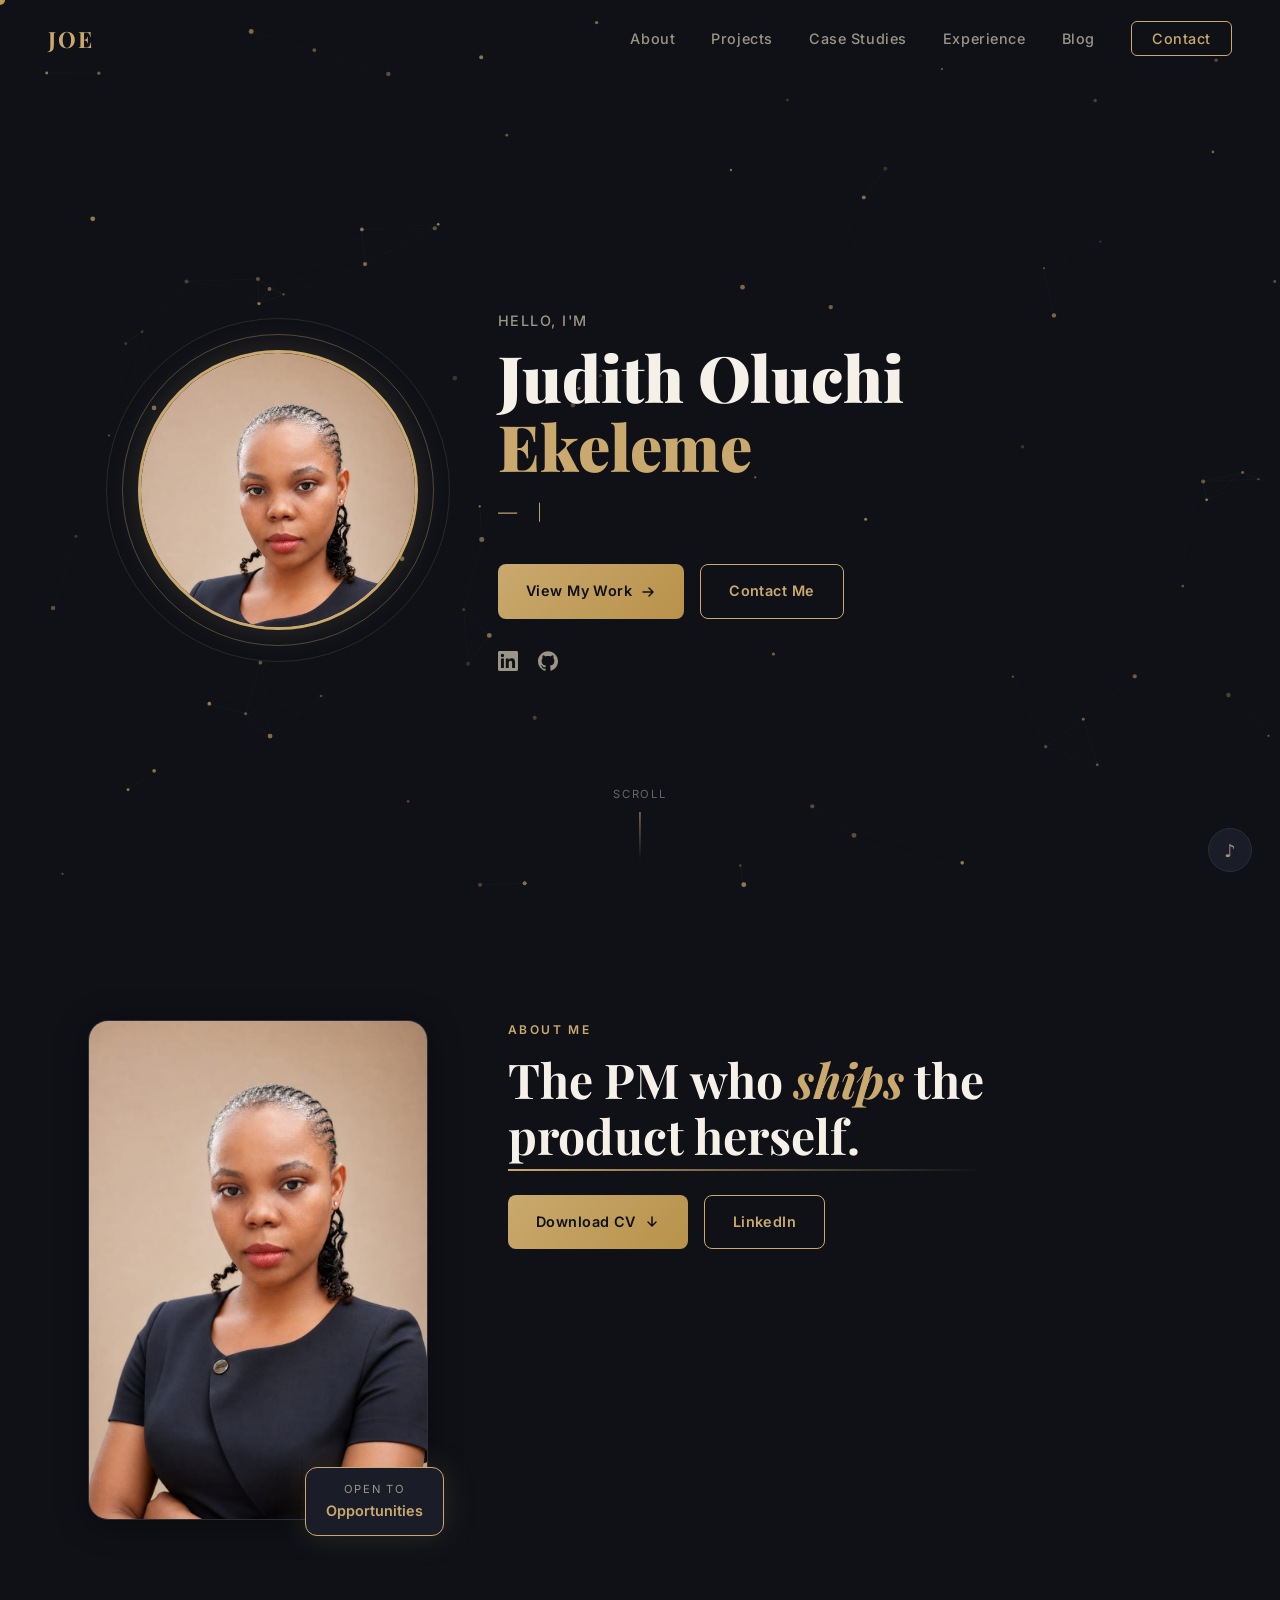
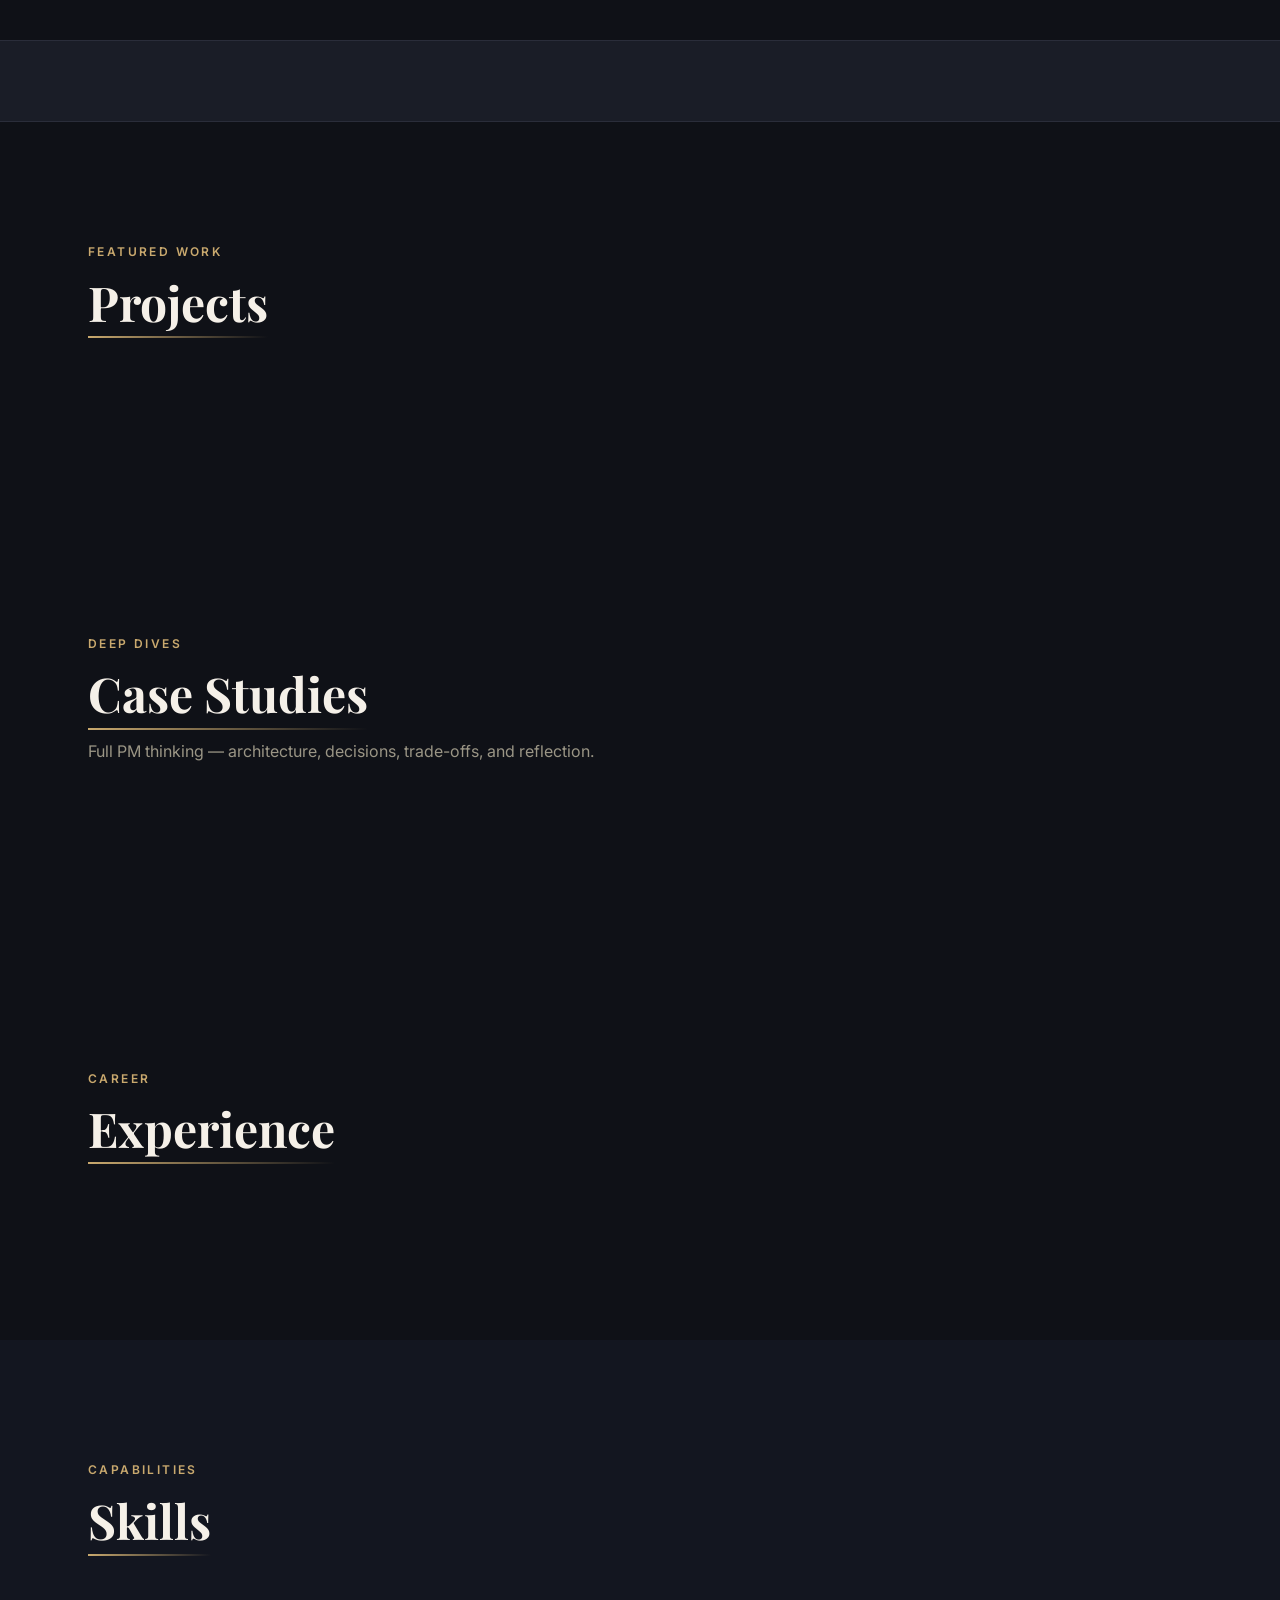
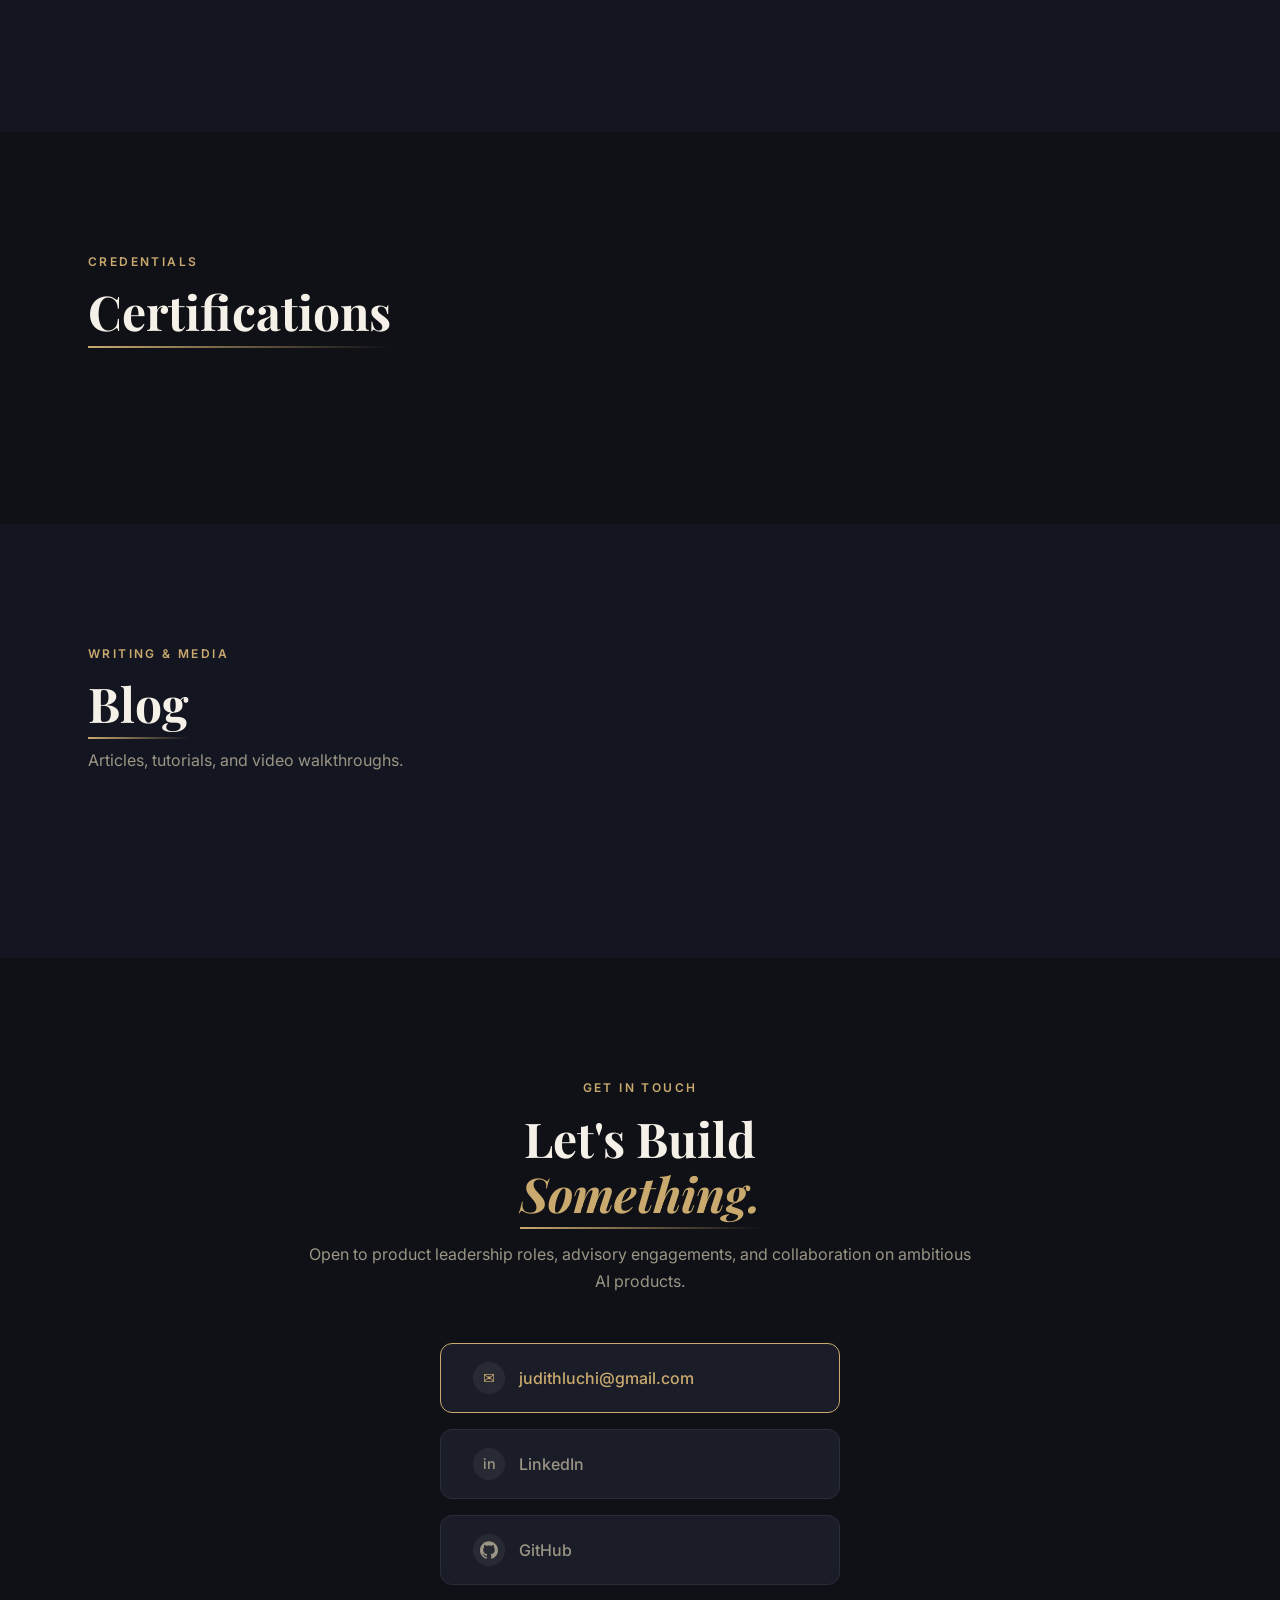
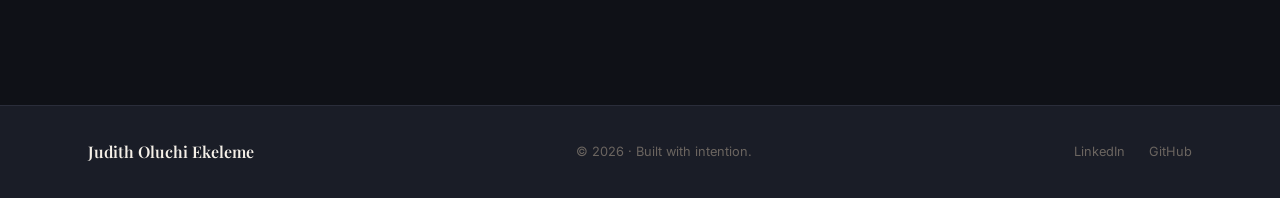
==== index.html @ 0924ba65 "Initial portfolio build — Judith Oluchi Ekeleme Dark luxury editorial portfolio site. Pure HTML/CSS/" ====
<!DOCTYPE html>
<html lang="en">
<head>
  <meta charset="UTF-8" />
  <meta name="viewport" content="width=device-width, initial-scale=1.0" />
  <meta name="description" content="Judith Oluchi Ekeleme — Zero-to-One Product Lead, Technical AI PM, AI Systems Builder. Portfolio of AI products, agentic systems, and product strategy." />
  <meta property="og:title" content="Judith Oluchi Ekeleme — Technical AI PM & Product Lead" />
  <meta property="og:description" content="I don't just manage products. I architect them, build them, and ship them." />
  <meta property="og:image" content="resources/Oluchi pfp.jpeg" />
  <title>Judith Oluchi Ekeleme — Technical AI PM</title>

  <!-- Fonts -->
  <link rel="preconnect" href="https://fonts.googleapis.com" />
  <link rel="preconnect" href="https://fonts.gstatic.com" crossorigin />
  <link href="https://fonts.googleapis.com/css2?family=Playfair+Display:ital,wght@0,400;0,600;0,700;0,900;1,400;1,600&family=Inter:wght@300;400;500;600&display=swap" rel="stylesheet" />

  <!-- Styles -->
  <link rel="stylesheet" href="css/style.css" />
</head>
<body>

  <!-- ── CURSOR ─────────────────────────────────────────── -->
  <div id="cursor" aria-hidden="true"></div>
  <div id="cursor-trail" aria-hidden="true"></div>

  <!-- ── INTRO OVERLAY ──────────────────────────────────── -->
  <div id="intro-overlay" aria-hidden="true">
    <div id="intro-name"></div>
  </div>

  <!-- ── SOUND TOGGLE ───────────────────────────────────── -->
  <button id="sound-toggle" aria-label="Toggle sound effects" title="Toggle sound">
    <span id="sound-icon">♪</span>
  </button>

  <!-- ── NAV ────────────────────────────────────────────── -->
  <nav id="nav" role="navigation" aria-label="Main navigation">
    <a href="#" class="nav-logo" aria-label="Home">JOE</a>
    <ul class="nav-links">
      <li><a href="#about">About</a></li>
      <li><a href="#projects">Projects</a></li>
      <li><a href="#case-studies">Case Studies</a></li>
      <li><a href="#experience">Experience</a></li>
      <li><a href="#blog">Blog</a></li>
      <li><a href="#contact" class="nav-cta">Contact</a></li>
    </ul>
    <button class="nav-hamburger" aria-label="Toggle menu" aria-expanded="false">
      <span></span><span></span><span></span>
    </button>
  </nav>

  <!-- ── MOBILE NAV ─────────────────────────────────────── -->
  <div id="mobile-nav" aria-hidden="true">
    <ul>
      <li><a href="#about">About</a></li>
      <li><a href="#projects">Projects</a></li>
      <li><a href="#case-studies">Case Studies</a></li>
      <li><a href="#experience">Experience</a></li>
      <li><a href="#blog">Blog</a></li>
      <li><a href="#contact">Contact</a></li>
    </ul>
  </div>

  <!-- ══════════════════════════════════════════════════════
       HERO
  ══════════════════════════════════════════════════════ -->
  <section id="hero" aria-label="Hero section">
    <canvas id="particle-canvas" aria-hidden="true"></canvas>
    <div class="hero-inner">
      <div class="hero-photo-wrap" aria-hidden="true">
        <div class="hero-ring"></div>
        <div class="hero-ring hero-ring--2"></div>
        <img
          src="resources/Oluchi pfp.jpeg"
          alt="Judith Oluchi Ekeleme"
          class="hero-photo"
          loading="eager"
        />
      </div>
      <div class="hero-text">
        <p class="hero-greeting">Hello, I'm</p>
        <h1 class="hero-name">Judith Oluchi<br /><span class="hero-name--accent">Ekeleme</span></h1>
        <div class="hero-title-wrap" aria-live="polite">
          <span class="hero-title-prefix">—</span>
          <span id="hero-typewriter" class="hero-typewriter"></span>
          <span class="hero-cursor-blink" aria-hidden="true">|</span>
        </div>
        <p class="hero-tagline" id="hero-tagline"></p>
        <div class="hero-ctas">
          <a href="#projects" class="btn btn--primary">
            <span>View My Work</span>
            <svg width="16" height="16" viewBox="0 0 16 16" fill="none" aria-hidden="true"><path d="M3 8h10M9 4l4 4-4 4" stroke="currentColor" stroke-width="1.5" stroke-linecap="round" stroke-linejoin="round"/></svg>
          </a>
          <a href="#contact" class="btn btn--outline">Contact Me</a>
        </div>
        <div class="hero-social">
          <a href="https://linkedin.com/in/ekeleme-judith" target="_blank" rel="noopener" aria-label="LinkedIn">
            <svg viewBox="0 0 24 24" fill="currentColor" width="20" height="20"><path d="M20.447 20.452h-3.554v-5.569c0-1.328-.027-3.037-1.852-3.037-1.853 0-2.136 1.445-2.136 2.939v5.667H9.351V9h3.414v1.561h.046c.477-.9 1.637-1.85 3.37-1.85 3.601 0 4.267 2.37 4.267 5.455v6.286zM5.337 7.433a2.062 2.062 0 0 1-2.063-2.065 2.064 2.064 0 1 1 2.063 2.065zm1.782 13.019H3.555V9h3.564v11.452zM22.225 0H1.771C.792 0 0 .774 0 1.729v20.542C0 23.227.792 24 1.771 24h20.451C23.2 24 24 23.227 24 22.271V1.729C24 .774 23.2 0 22.222 0h.003z"/></svg>
          </a>
          <a href="https://github.com/luch91" target="_blank" rel="noopener" aria-label="GitHub">
            <svg viewBox="0 0 24 24" fill="currentColor" width="20" height="20"><path d="M12 .297c-6.63 0-12 5.373-12 12 0 5.303 3.438 9.8 8.205 11.385.6.113.82-.258.82-.577 0-.285-.01-1.04-.015-2.04-3.338.724-4.042-1.61-4.042-1.61C4.422 18.07 3.633 17.7 3.633 17.7c-1.087-.744.084-.729.084-.729 1.205.084 1.838 1.236 1.838 1.236 1.07 1.835 2.809 1.305 3.495.998.108-.776.417-1.305.76-1.605-2.665-.3-5.466-1.332-5.466-5.93 0-1.31.465-2.38 1.235-3.22-.135-.303-.54-1.523.105-3.176 0 0 1.005-.322 3.3 1.23.96-.267 1.98-.399 3-.405 1.02.006 2.04.138 3 .405 2.28-1.552 3.285-1.23 3.285-1.23.645 1.653.24 2.873.12 3.176.765.84 1.23 1.91 1.23 3.22 0 4.61-2.805 5.625-5.475 5.92.42.36.81 1.096.81 2.22 0 1.606-.015 2.896-.015 3.286 0 .315.21.69.825.57C20.565 22.092 24 17.592 24 12.297c0-6.627-5.373-12-12-12"/></svg>
          </a>
        </div>
      </div>
    </div>
    <a href="#about" class="hero-scroll-hint" aria-label="Scroll down">
      <span>Scroll</span>
      <div class="hero-scroll-arrow"></div>
    </a>
  </section>

  <!-- ══════════════════════════════════════════════════════
       ABOUT
  ══════════════════════════════════════════════════════ -->
  <section id="about" class="section" aria-labelledby="about-heading">
    <div class="container">
      <div class="about-grid">
        <div class="about-photo-col reveal">
          <div class="about-photo-frame">
            <img src="resources/Oluchi pfp.jpeg" alt="Judith Oluchi Ekeleme" class="about-photo" loading="lazy" />
            <div class="about-photo-badge">
              <span>Open to</span>
              <strong>Opportunities</strong>
            </div>
          </div>
        </div>
        <div class="about-text-col reveal reveal--delay-1">
          <div class="section-label">About Me</div>
          <h2 id="about-heading" class="section-heading">
            The PM who <em>ships</em> the<br />product herself.
          </h2>
          <div id="about-bio" class="about-bio"></div>
          <div class="about-actions">
            <a href="resources/Oluchi_Ekeleme_CV.docx%20(1).pdf" download="Judith_Oluchi_Ekeleme_CV.pdf" class="btn btn--primary">
              <span>Download CV</span>
              <svg width="16" height="16" viewBox="0 0 16 16" fill="none" aria-hidden="true"><path d="M8 3v8M4 8l4 4 4-4" stroke="currentColor" stroke-width="1.5" stroke-linecap="round" stroke-linejoin="round"/></svg>
            </a>
            <a href="https://linkedin.com/in/ekeleme-judith" target="_blank" rel="noopener" class="btn btn--outline">LinkedIn</a>
          </div>
        </div>
      </div>
    </div>
  </section>

  <!-- ══════════════════════════════════════════════════════
       METRICS BAR
  ══════════════════════════════════════════════════════ -->
  <div id="metrics-bar" aria-label="Key metrics">
    <div class="container">
      <div id="metrics-inner" class="metrics-inner"></div>
    </div>
  </div>

  <!-- ══════════════════════════════════════════════════════
       PROJECTS
  ══════════════════════════════════════════════════════ -->
  <section id="projects" class="section" aria-labelledby="projects-heading">
    <div class="container">
      <div class="section-header reveal">
        <div class="section-label">Featured Work</div>
        <h2 id="projects-heading" class="section-heading">Projects</h2>
      </div>
      <div id="projects-grid" class="projects-grid"></div>
    </div>
  </section>

  <!-- ══════════════════════════════════════════════════════
       CASE STUDIES
  ══════════════════════════════════════════════════════ -->
  <section id="case-studies" class="section" aria-labelledby="casestudies-heading">
    <div class="container">
      <div class="section-header reveal">
        <div class="section-label">Deep Dives</div>
        <h2 id="casestudies-heading" class="section-heading">Case Studies</h2>
        <p class="section-sub">Full PM thinking — architecture, decisions, trade-offs, and reflection.</p>
      </div>
      <div id="case-studies-grid" class="case-studies-grid"></div>
    </div>
  </section>

  <!-- ── CASE STUDY MODAL ───────────────────────────────── -->
  <div id="cs-modal" class="modal" role="dialog" aria-modal="true" aria-labelledby="cs-modal-title" aria-hidden="true">
    <div class="modal-backdrop"></div>
    <div class="modal-panel">
      <button class="modal-close" aria-label="Close case study">
        <svg width="20" height="20" viewBox="0 0 20 20" fill="none"><path d="M15 5L5 15M5 5l10 10" stroke="currentColor" stroke-width="1.5" stroke-linecap="round"/></svg>
      </button>
      <div id="cs-modal-content" class="modal-content"></div>
    </div>
  </div>

  <!-- ══════════════════════════════════════════════════════
       EXPERIENCE
  ══════════════════════════════════════════════════════ -->
  <section id="experience" class="section" aria-labelledby="experience-heading">
    <div class="container">
      <div class="section-header reveal">
        <div class="section-label">Career</div>
        <h2 id="experience-heading" class="section-heading">Experience</h2>
      </div>
      <div class="timeline-wrap">
        <div class="timeline-line" aria-hidden="true"></div>
        <div id="timeline" class="timeline"></div>
      </div>
    </div>
  </section>

  <!-- ══════════════════════════════════════════════════════
       SKILLS
  ══════════════════════════════════════════════════════ -->
  <section id="skills" class="section section--alt" aria-labelledby="skills-heading">
    <div class="container">
      <div class="section-header reveal">
        <div class="section-label">Capabilities</div>
        <h2 id="skills-heading" class="section-heading">Skills</h2>
      </div>
      <div id="skills-grid" class="skills-grid"></div>
    </div>
  </section>

  <!-- ══════════════════════════════════════════════════════
       CERTIFICATIONS
  ══════════════════════════════════════════════════════ -->
  <section id="certifications" class="section" aria-labelledby="certs-heading">
    <div class="container">
      <div class="section-header reveal">
        <div class="section-label">Credentials</div>
        <h2 id="certs-heading" class="section-heading">Certifications</h2>
      </div>
      <div id="certs-track" class="certs-track"></div>
    </div>
  </section>

  <!-- ══════════════════════════════════════════════════════
       BLOG
  ══════════════════════════════════════════════════════ -->
  <section id="blog" class="section section--alt" aria-labelledby="blog-heading">
    <div class="container">
      <div class="section-header reveal">
        <div class="section-label">Writing &amp; Media</div>
        <h2 id="blog-heading" class="section-heading">Blog</h2>
        <p class="section-sub">Articles, tutorials, and video walkthroughs.</p>
      </div>
      <div id="blog-grid" class="blog-grid"></div>
    </div>
  </section>

  <!-- ── BLOG VIDEO MODAL ───────────────────────────────── -->
  <div id="video-modal" class="modal" role="dialog" aria-modal="true" aria-label="Video player" aria-hidden="true">
    <div class="modal-backdrop"></div>
    <div class="modal-panel modal-panel--video">
      <button class="modal-close" aria-label="Close video">
        <svg width="20" height="20" viewBox="0 0 20 20" fill="none"><path d="M15 5L5 15M5 5l10 10" stroke="currentColor" stroke-width="1.5" stroke-linecap="round"/></svg>
      </button>
      <div id="video-modal-content" class="modal-content"></div>
    </div>
  </div>

  <!-- ══════════════════════════════════════════════════════
       CONTACT
  ══════════════════════════════════════════════════════ -->
  <section id="contact" class="section" aria-labelledby="contact-heading">
    <div class="container">
      <div class="contact-inner reveal">
        <div class="section-label">Get In Touch</div>
        <h2 id="contact-heading" class="section-heading">Let's Build<br /><em>Something.</em></h2>
        <p class="contact-sub">Open to product leadership roles, advisory engagements, and collaboration on ambitious AI products.</p>
        <div class="contact-links">
          <a href="mailto:judithluchi@gmail.com" class="contact-link contact-link--primary">
            <span class="contact-link-icon">✉</span>
            <span>judithluchi@gmail.com</span>
          </a>
          <a href="https://linkedin.com/in/ekeleme-judith" target="_blank" rel="noopener" class="contact-link">
            <span class="contact-link-icon">in</span>
            <span>LinkedIn</span>
          </a>
          <a href="https://github.com/luch91" target="_blank" rel="noopener" class="contact-link">
            <span class="contact-link-icon">
              <svg viewBox="0 0 24 24" fill="currentColor" width="18" height="18"><path d="M12 .297c-6.63 0-12 5.373-12 12 0 5.303 3.438 9.8 8.205 11.385.6.113.82-.258.82-.577 0-.285-.01-1.04-.015-2.04-3.338.724-4.042-1.61-4.042-1.61C4.422 18.07 3.633 17.7 3.633 17.7c-1.087-.744.084-.729.084-.729 1.205.084 1.838 1.236 1.838 1.236 1.07 1.835 2.809 1.305 3.495.998.108-.776.417-1.305.76-1.605-2.665-.3-5.466-1.332-5.466-5.93 0-1.31.465-2.38 1.235-3.22-.135-.303-.54-1.523.105-3.176 0 0 1.005-.322 3.3 1.23.96-.267 1.98-.399 3-.405 1.02.006 2.04.138 3 .405 2.28-1.552 3.285-1.23 3.285-1.23.645 1.653.24 2.873.12 3.176.765.84 1.23 1.91 1.23 3.22 0 4.61-2.805 5.625-5.475 5.92.42.36.81 1.096.81 2.22 0 1.606-.015 2.896-.015 3.286 0 .315.21.69.825.57C20.565 22.092 24 17.592 24 12.297c0-6.627-5.373-12-12-12"/></svg>
            </span>
            <span>GitHub</span>
          </a>
        </div>
      </div>
    </div>
  </section>

  <!-- ══════════════════════════════════════════════════════
       FOOTER
  ══════════════════════════════════════════════════════ -->
  <footer id="footer">
    <div class="container">
      <div class="footer-inner">
        <span class="footer-name">Judith Oluchi Ekeleme</span>
        <span class="footer-copy">&#169; 2026 &middot; Built with intention.</span>
        <div class="footer-links">
          <a href="https://linkedin.com/in/ekeleme-judith" target="_blank" rel="noopener">LinkedIn</a>
          <a href="https://github.com/luch91" target="_blank" rel="noopener">GitHub</a>
        </div>
      </div>
    </div>
  </footer>

  <!-- ── SCRIPTS ────────────────────────────────────────── -->
  <script src="js/data.js"></script>
  <script src="js/particles.js"></script>
  <script src="js/cursor.js"></script>
  <script src="js/sfx.js"></script>
  <script src="js/animations.js"></script>
  <script src="js/app.js"></script>
</body>
</html>
---- css/style.css ----
/* ============================================================
   style.css — Judith Oluchi Ekeleme Portfolio
   Dark luxury editorial theme
   ============================================================ */

/* ── RESET & BASE ─────────────────────────────────────────── */
*, *::before, *::after { box-sizing: border-box; margin: 0; padding: 0; }

:root {
  --bg:          #0F1117;
  --bg-alt:      #131620;
  --surface:     #1A1D27;
  --surface-2:   #20243200;
  --border:      #2A2D3A;
  --gold:        #C9A96E;
  --gold-light:  #E2C48A;
  --gold-dim:    rgba(201,169,110,0.15);
  --mauve:       #8B4A52;
  --mauve-dim:   rgba(139,74,82,0.15);
  --text:        #F5F0E8;
  --text-muted:  #9A9585;
  --text-dim:    #6B6560;
  --radius:      12px;
  --radius-lg:   20px;
  --shadow:      0 4px 32px rgba(0,0,0,0.4);
  --shadow-gold: 0 0 32px rgba(201,169,110,0.18);
  --transition:  0.3s cubic-bezier(0.4,0,0.2,1);
  --font-serif:  'Playfair Display', Georgia, serif;
  --font-sans:   'Inter', system-ui, sans-serif;
}

html { scroll-behavior: smooth; font-size: 16px; }

body {
  background: var(--bg);
  color: var(--text);
  font-family: var(--font-sans);
  line-height: 1.7;
  overflow-x: hidden;
  cursor: none;
}

body.intro-active { overflow: hidden; }

img { display: block; max-width: 100%; }
a { color: inherit; text-decoration: none; }
button { cursor: none; border: none; background: none; font-family: inherit; }
ul { list-style: none; }

::selection { background: var(--gold-dim); color: var(--gold-light); }

/* ── SCROLLBAR ────────────────────────────────────────────── */
::-webkit-scrollbar { width: 6px; }
::-webkit-scrollbar-track { background: var(--bg); }
::-webkit-scrollbar-thumb { background: var(--border); border-radius: 3px; }
::-webkit-scrollbar-thumb:hover { background: var(--gold); }

/* ── CURSOR ───────────────────────────────────────────────── */
#cursor {
  position: fixed;
  width: 10px; height: 10px;
  background: var(--gold);
  border-radius: 50%;
  pointer-events: none;
  z-index: 9999;
  transform: translate(-50%, -50%);
  transition: width 0.2s, height 0.2s, background 0.2s, opacity 0.2s;
  mix-blend-mode: difference;
}
#cursor.hover {
  width: 32px; height: 32px;
  background: var(--gold-dim);
  border: 1.5px solid var(--gold);
}
#cursor-trail {
  position: fixed;
  width: 32px; height: 32px;
  border: 1px solid rgba(201,169,110,0.3);
  border-radius: 50%;
  pointer-events: none;
  z-index: 9998;
  transform: translate(-50%, -50%);
  transition: left 0.12s ease, top 0.12s ease, opacity 0.3s;
}

/* ── INTRO OVERLAY ────────────────────────────────────────── */
#intro-overlay {
  position: fixed;
  inset: 0;
  background: var(--bg);
  z-index: 9000;
  display: flex;
  align-items: center;
  justify-content: center;
  transition: opacity 0.8s ease, visibility 0.8s ease;
}
#intro-overlay.hidden {
  opacity: 0;
  visibility: hidden;
  pointer-events: none;
}
#intro-name {
  font-family: var(--font-serif);
  font-size: clamp(2rem, 6vw, 5rem);
  font-weight: 700;
  color: var(--gold);
  letter-spacing: 0.05em;
  text-align: center;
  overflow: hidden;
}
#intro-name span {
  display: inline-block;
  opacity: 0;
  transform: translateY(20px);
  transition: opacity 0.06s ease, transform 0.06s ease;
}
#intro-name span.visible {
  opacity: 1;
  transform: translateY(0);
}

/* ── SOUND TOGGLE ─────────────────────────────────────────── */
#sound-toggle {
  position: fixed;
  bottom: 28px;
  right: 28px;
  z-index: 800;
  width: 44px; height: 44px;
  border-radius: 50%;
  background: var(--surface);
  border: 1px solid var(--border);
  color: var(--text-muted);
  font-size: 18px;
  display: flex;
  align-items: center;
  justify-content: center;
  transition: var(--transition);
  cursor: none;
}
#sound-toggle:hover { border-color: var(--gold); color: var(--gold); }
#sound-toggle.active { color: var(--gold); border-color: var(--gold); }

/* ── NAV ──────────────────────────────────────────────────── */
#nav {
  position: fixed;
  top: 0; left: 0; right: 0;
  z-index: 700;
  display: flex;
  align-items: center;
  justify-content: space-between;
  padding: 20px 48px;
  transition: background 0.4s ease, padding 0.4s ease, backdrop-filter 0.4s;
}
#nav.scrolled {
  background: rgba(15,17,23,0.85);
  backdrop-filter: blur(16px);
  -webkit-backdrop-filter: blur(16px);
  padding: 14px 48px;
  border-bottom: 1px solid var(--border);
}
.nav-logo {
  font-family: var(--font-serif);
  font-size: 1.4rem;
  font-weight: 700;
  color: var(--gold);
  letter-spacing: 0.1em;
  transition: var(--transition);
}
.nav-logo:hover { text-shadow: 0 0 20px var(--gold); }
.nav-links {
  display: flex;
  gap: 36px;
  align-items: center;
}
.nav-links a {
  font-size: 0.9rem;
  font-weight: 500;
  color: var(--text-muted);
  letter-spacing: 0.04em;
  transition: var(--transition);
  position: relative;
}
.nav-links a::after {
  content: '';
  position: absolute;
  bottom: -3px; left: 0;
  width: 0; height: 1px;
  background: var(--gold);
  transition: width 0.3s ease;
}
.nav-links a:hover, .nav-links a.active {
  color: var(--text);
}
.nav-links a:hover::after, .nav-links a.active::after { width: 100%; }
.nav-cta {
  padding: 8px 20px !important;
  border: 1px solid var(--gold) !important;
  border-radius: 6px;
  color: var(--gold) !important;
}
.nav-cta:hover { background: var(--gold-dim) !important; }
.nav-cta::after { display: none !important; }
.nav-hamburger {
  display: none;
  flex-direction: column;
  gap: 5px;
  padding: 4px;
  cursor: none;
}
.nav-hamburger span {
  display: block;
  width: 24px; height: 2px;
  background: var(--text);
  border-radius: 2px;
  transition: var(--transition);
}

/* ── MOBILE NAV ───────────────────────────────────────────── */
#mobile-nav {
  display: none;
  position: fixed;
  inset: 0;
  background: rgba(15,17,23,0.97);
  backdrop-filter: blur(20px);
  z-index: 650;
  align-items: center;
  justify-content: center;
  flex-direction: column;
  opacity: 0;
  visibility: hidden;
  transition: opacity 0.3s, visibility 0.3s;
}
#mobile-nav.open {
  opacity: 1;
  visibility: visible;
}
#mobile-nav ul {
  display: flex;
  flex-direction: column;
  gap: 32px;
  text-align: center;
}
#mobile-nav a {
  font-family: var(--font-serif);
  font-size: 2rem;
  font-weight: 600;
  color: var(--text-muted);
  transition: color 0.3s;
}
#mobile-nav a:hover { color: var(--gold); }

/* ── CONTAINER ────────────────────────────────────────────── */
.container {
  max-width: 1200px;
  margin: 0 auto;
  padding: 0 48px;
}

/* ── SECTION BASE ─────────────────────────────────────────── */
.section { padding: 120px 0; }
.section--alt { background: var(--bg-alt); }

.section-label {
  font-size: 0.75rem;
  font-weight: 600;
  letter-spacing: 0.2em;
  text-transform: uppercase;
  color: var(--gold);
  margin-bottom: 12px;
}
.section-heading {
  font-family: var(--font-serif);
  font-size: clamp(2rem, 4vw, 3rem);
  font-weight: 700;
  line-height: 1.15;
  color: var(--text);
  position: relative;
  display: inline-block;
}
.section-heading em { color: var(--gold); font-style: italic; }
.section-heading::after {
  content: '';
  position: absolute;
  bottom: -8px; left: 0;
  height: 2px;
  width: 0;
  background: linear-gradient(90deg, var(--gold), transparent);
  transition: width 1s cubic-bezier(0.4,0,0.2,1);
}
.section-heading.line-drawn::after { width: 100%; }

.section-header { margin-bottom: 64px; }
.section-sub {
  margin-top: 16px;
  color: var(--text-muted);
  font-size: 1rem;
  max-width: 560px;
}

/* ── BUTTONS ──────────────────────────────────────────────── */
.btn {
  display: inline-flex;
  align-items: center;
  gap: 8px;
  padding: 14px 28px;
  border-radius: 8px;
  font-size: 0.9rem;
  font-weight: 600;
  letter-spacing: 0.03em;
  transition: var(--transition);
  position: relative;
  overflow: hidden;
  cursor: none;
}
.btn::before {
  content: '';
  position: absolute;
  top: 0; left: -100%;
  width: 100%; height: 100%;
  background: linear-gradient(90deg, transparent, rgba(255,255,255,0.08), transparent);
  transition: left 0.5s ease;
}
.btn:hover::before { left: 100%; }

.btn--primary {
  background: linear-gradient(135deg, var(--gold), #B8924A);
  color: #0F1117;
}
.btn--primary:hover {
  transform: translateY(-2px);
  box-shadow: 0 8px 32px rgba(201,169,110,0.35);
}
.btn--outline {
  border: 1.5px solid var(--gold);
  color: var(--gold);
}
.btn--outline:hover {
  background: var(--gold-dim);
  transform: translateY(-2px);
}

/* ── REVEAL ANIMATION ─────────────────────────────────────── */
.reveal {
  opacity: 0;
  transform: translateY(32px);
  transition: opacity 0.7s ease, transform 0.7s ease;
}
.reveal.visible { opacity: 1; transform: translateY(0); }
.reveal--delay-1 { transition-delay: 0.12s; }
.reveal--delay-2 { transition-delay: 0.24s; }
.reveal--delay-3 { transition-delay: 0.36s; }

/* ══════════════════════════════════════════════════════
   HERO
══════════════════════════════════════════════════════ */
#hero {
  position: relative;
  min-height: 100vh;
  display: flex;
  align-items: center;
  justify-content: center;
  overflow: hidden;
}
#particle-canvas {
  position: absolute;
  inset: 0;
  width: 100%; height: 100%;
  pointer-events: none;
}
.hero-inner {
  position: relative;
  z-index: 2;
  display: flex;
  align-items: center;
  gap: 80px;
  max-width: 1100px;
  padding: 0 48px;
  width: 100%;
  margin-top: 80px;
}

/* Photo */
.hero-photo-wrap {
  position: relative;
  flex-shrink: 0;
  width: 280px; height: 280px;
  animation: heroFloat 5s ease-in-out infinite;
}
@keyframes heroFloat {
  0%, 100% { transform: translateY(0); }
  50%       { transform: translateY(-12px); }
}
.hero-ring {
  position: absolute;
  inset: -16px;
  border-radius: 50%;
  border: 1.5px solid rgba(201,169,110,0.35);
  animation: ringOrbit 8s linear infinite;
}
.hero-ring--2 {
  inset: -32px;
  border-color: rgba(201,169,110,0.15);
  animation-duration: 14s;
  animation-direction: reverse;
}
@keyframes ringOrbit {
  from { transform: rotate(0deg); }
  to   { transform: rotate(360deg); }
}
.hero-photo {
  width: 280px; height: 280px;
  border-radius: 50%;
  object-fit: cover;
  object-position: center top;
  border: 3px solid var(--gold);
  box-shadow: var(--shadow-gold);
  opacity: 0;
  transform: scale(0.85);
  transition: opacity 0.8s ease 0.3s, transform 0.8s ease 0.3s;
}
.hero-photo.loaded { opacity: 1; transform: scale(1); }

/* Text */
.hero-text {
  flex: 1;
  opacity: 0;
  transform: translateX(20px);
  transition: opacity 0.8s ease 0.5s, transform 0.8s ease 0.5s;
}
.hero-text.loaded { opacity: 1; transform: translateX(0); }

.hero-greeting {
  font-size: 0.9rem;
  font-weight: 500;
  color: var(--text-muted);
  letter-spacing: 0.1em;
  text-transform: uppercase;
  margin-bottom: 8px;
}
.hero-name {
  font-family: var(--font-serif);
  font-size: clamp(2.4rem, 5vw, 4rem);
  font-weight: 900;
  line-height: 1.08;
  color: var(--text);
  margin-bottom: 16px;
}
.hero-name--accent { color: var(--gold); }

.hero-title-wrap {
  display: flex;
  align-items: center;
  gap: 10px;
  margin-bottom: 20px;
  min-height: 32px;
}
.hero-title-prefix {
  color: var(--gold);
  font-size: 1.2rem;
  font-weight: 300;
}
.hero-typewriter {
  font-size: 1.1rem;
  font-weight: 500;
  color: var(--gold-light);
  letter-spacing: 0.02em;
}
.hero-cursor-blink {
  color: var(--gold);
  font-weight: 300;
  animation: blink 0.9s step-end infinite;
}
@keyframes blink { 0%, 100% { opacity: 1; } 50% { opacity: 0; } }

.hero-tagline {
  font-size: 1rem;
  color: var(--text-muted);
  line-height: 1.6;
  max-width: 480px;
  margin-bottom: 36px;
  font-style: italic;
}

.hero-ctas {
  display: flex;
  gap: 16px;
  flex-wrap: wrap;
  margin-bottom: 32px;
}

.hero-social {
  display: flex;
  gap: 20px;
}
.hero-social a {
  color: var(--text-muted);
  transition: color 0.3s, transform 0.3s;
  display: flex;
  align-items: center;
}
.hero-social a:hover { color: var(--gold); transform: translateY(-2px); }

/* Scroll hint */
.hero-scroll-hint {
  position: absolute;
  bottom: 40px;
  left: 50%;
  transform: translateX(-50%);
  display: flex;
  flex-direction: column;
  align-items: center;
  gap: 8px;
  color: var(--text-dim);
  font-size: 0.7rem;
  letter-spacing: 0.15em;
  text-transform: uppercase;
  animation: scrollBob 2s ease-in-out infinite;
  z-index: 2;
}
@keyframes scrollBob {
  0%, 100% { transform: translateX(-50%) translateY(0); }
  50%       { transform: translateX(-50%) translateY(6px); }
}
.hero-scroll-arrow {
  width: 1px;
  height: 48px;
  background: linear-gradient(to bottom, var(--gold), transparent);
}

/* ══════════════════════════════════════════════════════
   ABOUT
══════════════════════════════════════════════════════ */
.about-grid {
  display: grid;
  grid-template-columns: 340px 1fr;
  gap: 80px;
  align-items: start;
}
.about-photo-frame {
  position: relative;
  border-radius: var(--radius-lg);
  overflow: visible;
}
.about-photo {
  width: 100%;
  border-radius: var(--radius-lg);
  box-shadow: var(--shadow);
  border: 1px solid var(--border);
}
.about-photo-badge {
  position: absolute;
  bottom: -16px;
  right: -16px;
  background: var(--surface);
  border: 1px solid var(--gold);
  border-radius: var(--radius);
  padding: 12px 20px;
  text-align: center;
  box-shadow: var(--shadow-gold);
}
.about-photo-badge span {
  display: block;
  font-size: 0.7rem;
  text-transform: uppercase;
  letter-spacing: 0.15em;
  color: var(--text-muted);
}
.about-photo-badge strong {
  display: block;
  font-size: 0.9rem;
  color: var(--gold);
  font-weight: 600;
}
.about-bio {
  color: var(--text-muted);
  line-height: 1.9;
  margin-bottom: 32px;
}
.about-bio p + p { margin-top: 16px; }
.about-actions { display: flex; gap: 16px; flex-wrap: wrap; }

/* ══════════════════════════════════════════════════════
   METRICS BAR
══════════════════════════════════════════════════════ */
#metrics-bar {
  background: var(--surface);
  border-top: 1px solid var(--border);
  border-bottom: 1px solid var(--border);
  padding: 40px 0;
}
.metrics-inner {
  display: flex;
  justify-content: space-between;
  gap: 40px;
  flex-wrap: wrap;
}
.metric-item {
  display: flex;
  flex-direction: column;
  align-items: center;
  gap: 6px;
  flex: 1;
  min-width: 120px;
}
.metric-value {
  font-family: var(--font-serif);
  font-size: 2.6rem;
  font-weight: 700;
  color: var(--gold);
  line-height: 1;
}
.metric-label {
  font-size: 0.75rem;
  font-weight: 500;
  letter-spacing: 0.1em;
  text-transform: uppercase;
  color: var(--text-muted);
  text-align: center;
}

/* ══════════════════════════════════════════════════════
   PROJECTS
══════════════════════════════════════════════════════ */
.projects-grid {
  display: grid;
  grid-template-columns: repeat(3, 1fr);
  gap: 28px;
}
.project-card {
  background: var(--surface);
  border: 1px solid var(--border);
  border-radius: var(--radius-lg);
  padding: 32px;
  display: flex;
  flex-direction: column;
  gap: 16px;
  transition: var(--transition);
  position: relative;
  overflow: hidden;
  opacity: 0;
  transform: translateY(24px);
}
.project-card.visible { opacity: 1; transform: translateY(0); }
.project-card::before {
  content: '';
  position: absolute;
  inset: 0;
  border-radius: var(--radius-lg);
  border: 1px solid transparent;
  transition: border-color 0.3s;
  pointer-events: none;
}
.project-card:hover {
  transform: translateY(-6px);
  box-shadow: var(--shadow-gold);
}
.project-card:hover::before { border-color: var(--gold); }

.project-card-header {
  display: flex;
  justify-content: space-between;
  align-items: flex-start;
  gap: 12px;
}
.project-type-tag {
  font-size: 0.7rem;
  font-weight: 600;
  letter-spacing: 0.12em;
  text-transform: uppercase;
  color: var(--gold);
  background: var(--gold-dim);
  padding: 4px 10px;
  border-radius: 4px;
  white-space: nowrap;
}
.project-year {
  font-size: 0.8rem;
  color: var(--text-dim);
  font-weight: 500;
}
.project-title {
  font-family: var(--font-serif);
  font-size: 1.5rem;
  font-weight: 700;
  color: var(--text);
  line-height: 1.2;
}
.project-desc {
  font-size: 0.9rem;
  color: var(--text-muted);
  line-height: 1.7;
  flex: 1;
}
.project-stack {
  display: flex;
  flex-wrap: wrap;
  gap: 6px;
}
.stack-pill {
  font-size: 0.7rem;
  font-weight: 500;
  color: var(--text-dim);
  background: rgba(255,255,255,0.05);
  border: 1px solid var(--border);
  padding: 3px 8px;
  border-radius: 4px;
  transition: color 0.3s, border-color 0.3s;
}
.project-card:hover .stack-pill {
  color: var(--text-muted);
  border-color: rgba(201,169,110,0.2);
}
.project-links {
  display: flex;
  gap: 10px;
  flex-wrap: wrap;
  margin-top: 4px;
}
.project-link {
  display: inline-flex;
  align-items: center;
  gap: 6px;
  font-size: 0.82rem;
  font-weight: 600;
  color: var(--gold);
  border: 1px solid rgba(201,169,110,0.3);
  padding: 7px 14px;
  border-radius: 6px;
  transition: var(--transition);
}
.project-link:hover {
  background: var(--gold-dim);
  border-color: var(--gold);
}
.project-link--secondary {
  color: var(--text-muted);
  border-color: var(--border);
}
.project-link--secondary:hover {
  color: var(--text);
  border-color: var(--text-muted);
  background: rgba(255,255,255,0.05);
}

/* ══════════════════════════════════════════════════════
   CASE STUDIES
══════════════════════════════════════════════════════ */
.case-studies-grid {
  display: grid;
  grid-template-columns: repeat(3, 1fr);
  gap: 28px;
}
.cs-card {
  border-radius: var(--radius-lg);
  overflow: hidden;
  border: 1px solid var(--border);
  cursor: none;
  transition: var(--transition);
  opacity: 0;
  transform: translateY(24px);
  display: flex;
  flex-direction: column;
}
.cs-card.visible { opacity: 1; transform: translateY(0); }
.cs-card:hover {
  transform: translateY(-6px);
  border-color: var(--gold);
  box-shadow: var(--shadow-gold);
}
.cs-card-cover {
  padding: 32px;
  position: relative;
  min-height: 140px;
  display: flex;
  flex-direction: column;
  justify-content: flex-end;
}
.cs-card-cover::after {
  content: '';
  position: absolute;
  inset: 0;
  background: linear-gradient(to bottom, transparent, rgba(0,0,0,0.5));
  pointer-events: none;
}
.cs-card-stats {
  display: grid;
  grid-template-columns: repeat(4, 1fr);
  gap: 1px;
  background: var(--border);
  position: relative;
  z-index: 1;
}
.cs-stat {
  background: rgba(15,17,23,0.7);
  padding: 12px 8px;
  text-align: center;
  backdrop-filter: blur(8px);
}
.cs-stat-value {
  font-family: var(--font-serif);
  font-size: 1.3rem;
  font-weight: 700;
  line-height: 1;
  display: block;
}
.cs-stat-label {
  font-size: 0.62rem;
  text-transform: uppercase;
  letter-spacing: 0.1em;
  color: rgba(255,255,255,0.5);
  display: block;
  margin-top: 2px;
}
.cs-card-body {
  background: var(--surface);
  padding: 28px;
  flex: 1;
  display: flex;
  flex-direction: column;
  gap: 12px;
}
.cs-card-title {
  font-family: var(--font-serif);
  font-size: 1.4rem;
  font-weight: 700;
  color: var(--text);
}
.cs-card-subtitle {
  font-size: 0.85rem;
  color: var(--text-muted);
  line-height: 1.5;
}
.cs-card-role {
  font-size: 0.78rem;
  color: var(--text-dim);
  font-weight: 500;
}
.cs-card-cta {
  margin-top: auto;
  padding-top: 16px;
  display: flex;
  align-items: center;
  gap: 8px;
  font-size: 0.85rem;
  font-weight: 600;
  color: var(--gold);
  transition: gap 0.3s;
}
.cs-card:hover .cs-card-cta { gap: 14px; }
.cs-card-cta svg { transition: transform 0.3s; }
.cs-card:hover .cs-card-cta svg { transform: translateX(4px); }

/* ── MODAL ────────────────────────────────────────────────── */
.modal {
  position: fixed;
  inset: 0;
  z-index: 900;
  display: flex;
  align-items: center;
  justify-content: center;
  padding: 24px;
  opacity: 0;
  visibility: hidden;
  transition: opacity 0.3s, visibility 0.3s;
}
.modal.open { opacity: 1; visibility: visible; }
.modal-backdrop {
  position: absolute;
  inset: 0;
  background: rgba(0,0,0,0.8);
  backdrop-filter: blur(8px);
  cursor: none;
}
.modal-panel {
  position: relative;
  background: var(--surface);
  border: 1px solid var(--border);
  border-radius: var(--radius-lg);
  width: 100%;
  max-width: 860px;
  max-height: 90vh;
  overflow-y: auto;
  transform: translateY(16px) scale(0.97);
  transition: transform 0.35s cubic-bezier(0.4,0,0.2,1);
  scrollbar-width: thin;
}
.modal.open .modal-panel { transform: translateY(0) scale(1); }
.modal-panel--video { max-width: 900px; }
.modal-close {
  position: sticky;
  top: 16px;
  float: right;
  margin: 16px 16px 0 0;
  width: 36px; height: 36px;
  border-radius: 50%;
  background: rgba(255,255,255,0.08);
  color: var(--text-muted);
  display: flex;
  align-items: center;
  justify-content: center;
  transition: var(--transition);
  cursor: none;
  z-index: 1;
}
.modal-close:hover { background: rgba(255,255,255,0.15); color: var(--text); }
.modal-content { padding: 0 40px 40px; }

/* Case study modal content */
.cs-modal-cover {
  border-radius: var(--radius) var(--radius) 0 0;
  padding: 48px 40px 32px;
  margin: 0 -40px 32px;
  position: relative;
}
.cs-modal-label {
  font-size: 0.72rem;
  font-weight: 600;
  letter-spacing: 0.2em;
  text-transform: uppercase;
  margin-bottom: 8px;
}
.cs-modal-title {
  font-family: var(--font-serif);
  font-size: clamp(1.8rem, 4vw, 2.8rem);
  font-weight: 900;
  color: var(--text);
  line-height: 1.1;
  margin-bottom: 8px;
}
.cs-modal-subtitle {
  font-size: 1rem;
  color: rgba(255,255,255,0.6);
  font-style: italic;
}
.cs-modal-stats {
  display: flex;
  gap: 0;
  margin: 24px -40px 0;
  border-top: 1px solid rgba(255,255,255,0.1);
  border-bottom: 1px solid rgba(255,255,255,0.1);
}
.cs-modal-stat {
  flex: 1;
  padding: 20px;
  text-align: center;
  border-right: 1px solid rgba(255,255,255,0.1);
}
.cs-modal-stat:last-child { border-right: none; }
.cs-modal-stat-value {
  display: block;
  font-family: var(--font-serif);
  font-size: 2rem;
  font-weight: 700;
}
.cs-modal-stat-label {
  display: block;
  font-size: 0.7rem;
  text-transform: uppercase;
  letter-spacing: 0.1em;
  color: rgba(255,255,255,0.45);
  margin-top: 4px;
}
.cs-modal-meta {
  display: grid;
  grid-template-columns: 1fr 1fr;
  gap: 20px;
  margin-bottom: 32px;
}
.cs-modal-meta-item label {
  display: block;
  font-size: 0.7rem;
  text-transform: uppercase;
  letter-spacing: 0.12em;
  color: var(--text-dim);
  margin-bottom: 4px;
}
.cs-modal-meta-item span {
  font-size: 0.9rem;
  color: var(--text-muted);
}
.cs-modal-insights-title {
  font-family: var(--font-serif);
  font-size: 1.1rem;
  font-weight: 700;
  color: var(--text);
  margin-bottom: 20px;
}
.cs-modal-insight {
  display: flex;
  gap: 16px;
  padding: 20px;
  background: var(--bg);
  border-left: 3px solid var(--gold);
  border-radius: 0 var(--radius) var(--radius) 0;
  margin-bottom: 12px;
}
.cs-modal-insight-num {
  font-family: var(--font-serif);
  font-size: 1.5rem;
  font-weight: 700;
  color: var(--gold);
  opacity: 0.4;
  line-height: 1;
  flex-shrink: 0;
}
.cs-modal-insight p {
  font-size: 0.92rem;
  color: var(--text-muted);
  line-height: 1.7;
  font-style: italic;
}
.cs-modal-actions {
  display: flex;
  gap: 16px;
  flex-wrap: wrap;
  margin-top: 32px;
  padding-top: 32px;
  border-top: 1px solid var(--border);
}

/* ══════════════════════════════════════════════════════
   EXPERIENCE / TIMELINE
══════════════════════════════════════════════════════ */
.timeline-wrap {
  position: relative;
  padding-left: 48px;
}
.timeline-line {
  position: absolute;
  left: 8px;
  top: 0; bottom: 0;
  width: 2px;
  background: var(--border);
  overflow: hidden;
}
.timeline-line::after {
  content: '';
  position: absolute;
  top: 0; left: 0;
  width: 100%;
  height: 0;
  background: linear-gradient(to bottom, var(--gold), var(--mauve));
  transition: height 1.5s ease;
}
.timeline-line.drawn::after { height: 100%; }

.timeline-item {
  position: relative;
  padding-bottom: 56px;
  opacity: 0;
  transform: translateX(-16px);
  transition: opacity 0.6s ease, transform 0.6s ease;
}
.timeline-item.visible { opacity: 1; transform: translateX(0); }
.timeline-item:last-child { padding-bottom: 0; }

.timeline-dot {
  position: absolute;
  left: -44px;
  top: 6px;
  width: 12px; height: 12px;
  border-radius: 50%;
  background: var(--gold);
  border: 2px solid var(--bg);
  box-shadow: 0 0 0 3px rgba(201,169,110,0.2);
  transition: transform 0.3s, box-shadow 0.3s;
}
.timeline-item:hover .timeline-dot {
  transform: scale(1.4);
  box-shadow: 0 0 0 6px rgba(201,169,110,0.15);
}

.timeline-header {
  display: flex;
  justify-content: space-between;
  align-items: flex-start;
  flex-wrap: wrap;
  gap: 8px;
  margin-bottom: 6px;
}
.timeline-title {
  font-family: var(--font-serif);
  font-size: 1.2rem;
  font-weight: 700;
  color: var(--text);
}
.timeline-company {
  font-size: 0.95rem;
  font-weight: 600;
  color: var(--gold);
}
.timeline-company a { transition: opacity 0.3s; }
.timeline-company a:hover { opacity: 0.75; }
.timeline-period {
  font-size: 0.8rem;
  color: var(--text-dim);
  font-weight: 500;
  background: rgba(255,255,255,0.05);
  padding: 3px 10px;
  border-radius: 4px;
  white-space: nowrap;
}
.timeline-desc {
  font-size: 0.9rem;
  color: var(--text-muted);
  margin: 8px 0 14px;
  line-height: 1.65;
  font-style: italic;
}
.timeline-highlights {
  display: flex;
  flex-direction: column;
  gap: 6px;
}
.timeline-highlight {
  font-size: 0.87rem;
  color: var(--text-muted);
  padding-left: 16px;
  position: relative;
  line-height: 1.6;
}
.timeline-highlight::before {
  content: '';
  position: absolute;
  left: 0; top: 9px;
  width: 5px; height: 1px;
  background: var(--gold);
}

/* ══════════════════════════════════════════════════════
   SKILLS
══════════════════════════════════════════════════════ */
.skills-grid {
  display: grid;
  grid-template-columns: repeat(auto-fill, minmax(280px, 1fr));
  gap: 24px;
}
.skill-group {
  background: var(--surface);
  border: 1px solid var(--border);
  border-radius: var(--radius);
  padding: 28px;
  opacity: 0;
  transform: translateY(16px);
  transition: opacity 0.5s ease, transform 0.5s ease, border-color 0.3s;
}
.skill-group.visible { opacity: 1; transform: translateY(0); }
.skill-group:hover { border-color: rgba(201,169,110,0.3); }
.skill-category {
  font-size: 0.72rem;
  font-weight: 700;
  letter-spacing: 0.18em;
  text-transform: uppercase;
  color: var(--gold);
  margin-bottom: 16px;
}
.skill-tags {
  display: flex;
  flex-wrap: wrap;
  gap: 8px;
}
.skill-tag {
  font-size: 0.78rem;
  font-weight: 500;
  color: var(--text-muted);
  background: rgba(255,255,255,0.04);
  border: 1px solid var(--border);
  padding: 5px 12px;
  border-radius: 20px;
  transition: var(--transition);
  opacity: 0;
  transform: scale(0.9);
}
.skill-tag.visible {
  opacity: 1;
  transform: scale(1);
}
.skill-tag:hover {
  background: var(--gold-dim);
  border-color: rgba(201,169,110,0.4);
  color: var(--gold-light);
}

/* ══════════════════════════════════════════════════════
   CERTIFICATIONS
══════════════════════════════════════════════════════ */
.certs-track {
  display: flex;
  flex-wrap: wrap;
  gap: 16px;
  justify-content: center;
}
.cert-badge {
  background: var(--surface);
  border: 1px solid var(--border);
  border-radius: var(--radius);
  padding: 20px 24px;
  display: flex;
  flex-direction: column;
  gap: 4px;
  min-width: 220px;
  max-width: 280px;
  flex: 1;
  transition: var(--transition);
  opacity: 0;
  transform: translateY(12px);
}
.cert-badge.visible { opacity: 1; transform: translateY(0); }
.cert-badge:hover {
  border-color: var(--gold);
  transform: translateY(-4px);
  box-shadow: 0 8px 24px rgba(201,169,110,0.12);
}
.cert-issuer {
  font-size: 0.7rem;
  font-weight: 700;
  letter-spacing: 0.15em;
  text-transform: uppercase;
  color: var(--gold);
}
.cert-title {
  font-size: 0.85rem;
  color: var(--text-muted);
  line-height: 1.4;
  font-weight: 500;
}

/* ══════════════════════════════════════════════════════
   BLOG
══════════════════════════════════════════════════════ */
.blog-grid {
  display: grid;
  grid-template-columns: repeat(auto-fill, minmax(300px, 1fr));
  gap: 28px;
}
.blog-card {
  background: var(--surface);
  border: 1px solid var(--border);
  border-radius: var(--radius-lg);
  overflow: hidden;
  display: flex;
  flex-direction: column;
  transition: var(--transition);
  opacity: 0;
  transform: translateY(20px);
  cursor: none;
}
.blog-card.visible { opacity: 1; transform: translateY(0); }
.blog-card:hover {
  transform: translateY(-6px);
  border-color: rgba(201,169,110,0.3);
  box-shadow: var(--shadow-gold);
}

.blog-card-banner {
  height: 80px;
  display: flex;
  align-items: center;
  padding: 0 24px;
  position: relative;
  overflow: hidden;
}
.blog-type-badge {
  font-size: 0.68rem;
  font-weight: 700;
  letter-spacing: 0.15em;
  text-transform: uppercase;
  padding: 4px 10px;
  border-radius: 4px;
  position: relative;
  z-index: 1;
}
.blog-type-badge--article  { background: rgba(201,169,110,0.2); color: var(--gold); }
.blog-type-badge--tutorial { background: rgba(74,158,191,0.2);  color: #4A9EBF;     }
.blog-type-badge--video    { background: rgba(139,74,82,0.2);   color: #C47A83;     }

.blog-card-body {
  padding: 24px;
  flex: 1;
  display: flex;
  flex-direction: column;
  gap: 12px;
}
.blog-card-title {
  font-family: var(--font-serif);
  font-size: 1.15rem;
  font-weight: 700;
  color: var(--text);
  line-height: 1.3;
}
.blog-card-excerpt {
  font-size: 0.87rem;
  color: var(--text-muted);
  line-height: 1.65;
  flex: 1;
}
.blog-card-meta {
  display: flex;
  align-items: center;
  gap: 12px;
  font-size: 0.78rem;
  color: var(--text-dim);
}
.blog-card-tags {
  display: flex;
  flex-wrap: wrap;
  gap: 6px;
}
.blog-tag {
  font-size: 0.68rem;
  color: var(--text-dim);
  border: 1px solid var(--border);
  padding: 2px 8px;
  border-radius: 3px;
}
.blog-card-cta {
  display: inline-flex;
  align-items: center;
  gap: 6px;
  font-size: 0.83rem;
  font-weight: 600;
  color: var(--gold);
  margin-top: 4px;
  transition: gap 0.3s;
}
.blog-card:hover .blog-card-cta { gap: 10px; }

/* Video card specifics */
.blog-card--video .blog-card-banner {
  background: var(--bg);
  border-bottom: 1px solid var(--border);
  justify-content: center;
}
.blog-video-placeholder {
  display: flex;
  flex-direction: column;
  align-items: center;
  justify-content: center;
  gap: 8px;
  width: 100%;
  color: var(--text-dim);
}
.blog-video-play {
  width: 44px; height: 44px;
  border-radius: 50%;
  border: 2px solid rgba(201,169,110,0.3);
  display: flex;
  align-items: center;
  justify-content: center;
  color: var(--gold);
  font-size: 14px;
  transition: var(--transition);
}
.blog-card--video:hover .blog-video-play {
  background: var(--gold);
  color: #0F1117;
  border-color: var(--gold);
}
.blog-coming-soon {
  font-size: 0.68rem;
  text-transform: uppercase;
  letter-spacing: 0.1em;
  color: var(--text-dim);
}

/* Video modal */
.video-modal-title {
  font-family: var(--font-serif);
  font-size: 1.4rem;
  font-weight: 700;
  color: var(--text);
  padding: 32px 40px 24px;
}
.video-modal-player {
  width: 100%;
  aspect-ratio: 16/9;
  background: #000;
  border-radius: 0;
}
.video-modal-player video {
  width: 100%;
  height: 100%;
  object-fit: contain;
}

/* ══════════════════════════════════════════════════════
   CONTACT
══════════════════════════════════════════════════════ */
.contact-inner {
  max-width: 680px;
  margin: 0 auto;
  text-align: center;
}
.contact-sub {
  margin: 20px 0 48px;
  font-size: 1rem;
  color: var(--text-muted);
  line-height: 1.7;
}
.contact-links {
  display: flex;
  flex-direction: column;
  gap: 16px;
  align-items: center;
}
.contact-link {
  display: inline-flex;
  align-items: center;
  gap: 14px;
  padding: 18px 32px;
  border-radius: var(--radius);
  border: 1px solid var(--border);
  background: var(--surface);
  font-size: 1rem;
  font-weight: 500;
  color: var(--text-muted);
  width: 100%;
  max-width: 400px;
  transition: var(--transition);
}
.contact-link:hover {
  border-color: var(--gold);
  color: var(--text);
  transform: translateX(6px);
}
.contact-link--primary {
  border-color: var(--gold);
  color: var(--gold);
}
.contact-link--primary:hover { background: var(--gold-dim); }
.contact-link-icon {
  width: 32px; height: 32px;
  border-radius: 50%;
  background: rgba(255,255,255,0.06);
  display: flex;
  align-items: center;
  justify-content: center;
  font-size: 0.9rem;
  flex-shrink: 0;
}

/* ══════════════════════════════════════════════════════
   FOOTER
══════════════════════════════════════════════════════ */
#footer {
  background: var(--surface);
  border-top: 1px solid var(--border);
  padding: 32px 0;
}
.footer-inner {
  display: flex;
  align-items: center;
  justify-content: space-between;
  gap: 16px;
  flex-wrap: wrap;
}
.footer-name {
  font-family: var(--font-serif);
  font-size: 1rem;
  font-weight: 600;
  color: var(--text);
}
.footer-copy {
  font-size: 0.8rem;
  color: var(--text-dim);
}
.footer-links {
  display: flex;
  gap: 24px;
}
.footer-links a {
  font-size: 0.8rem;
  color: var(--text-dim);
  transition: color 0.3s;
}
.footer-links a:hover { color: var(--gold); }

/* ══════════════════════════════════════════════════════
   RESPONSIVE
══════════════════════════════════════════════════════ */
@media (max-width: 1024px) {
  .projects-grid { grid-template-columns: repeat(2, 1fr); }
  .case-studies-grid { grid-template-columns: repeat(2, 1fr); }
  .hero-inner { gap: 48px; }
  .hero-photo-wrap { width: 220px; height: 220px; }
  .hero-photo { width: 220px; height: 220px; }
}

@media (max-width: 768px) {
  #nav { padding: 16px 24px; }
  #nav.scrolled { padding: 12px 24px; }
  .nav-links { display: none; }
  .nav-hamburger { display: flex; }
  #mobile-nav { display: flex; }

  .container { padding: 0 24px; }
  .section { padding: 80px 0; }

  .hero-inner {
    flex-direction: column;
    text-align: center;
    gap: 40px;
    padding: 0 24px;
  }
  .hero-photo-wrap { width: 200px; height: 200px; }
  .hero-photo { width: 200px; height: 200px; }
  .hero-ctas { justify-content: center; }
  .hero-social { justify-content: center; }
  .hero-tagline { margin: 0 auto 36px; }
  .hero-title-wrap { justify-content: center; }

  .about-grid { grid-template-columns: 1fr; gap: 48px; }
  .about-photo-frame { max-width: 320px; margin: 0 auto; }

  .projects-grid { grid-template-columns: 1fr; }
  .case-studies-grid { grid-template-columns: 1fr; }

  .metrics-inner { justify-content: center; gap: 32px; }
  .metric-item { min-width: 100px; }

  .timeline-wrap { padding-left: 32px; }

  .footer-inner { flex-direction: column; text-align: center; }

  .modal { padding: 16px; }
  .modal-content { padding: 0 24px 32px; }
  .cs-modal-cover { padding: 32px 24px 24px; margin: 0 -24px 24px; }
  .cs-modal-stats { margin: 16px -24px 0; }
  .cs-modal-stat { padding: 14px 8px; }
  .cs-modal-meta { grid-template-columns: 1fr; }
  .cs-modal-actions { flex-direction: column; }
}

@media (max-width: 480px) {
  .hero-name { font-size: 2rem; }
  .section-heading { font-size: 1.8rem; }
  .hero-ctas { flex-direction: column; align-items: center; }
  .cs-card-stats { grid-template-columns: repeat(2, 1fr); }
  .cs-modal-stats { flex-wrap: wrap; }
  .cs-modal-stat { flex: 1 1 50%; }
}

/* ── REDUCED MOTION ───────────────────────────────────────── */
@media (prefers-reduced-motion: reduce) {
  *, *::before, *::after { animation-duration: 0.01ms !important; transition-duration: 0.01ms !important; }
  .hero-photo-wrap { animation: none; }
  .hero-ring { animation: none; }
  .hero-scroll-hint { animation: none; }
}
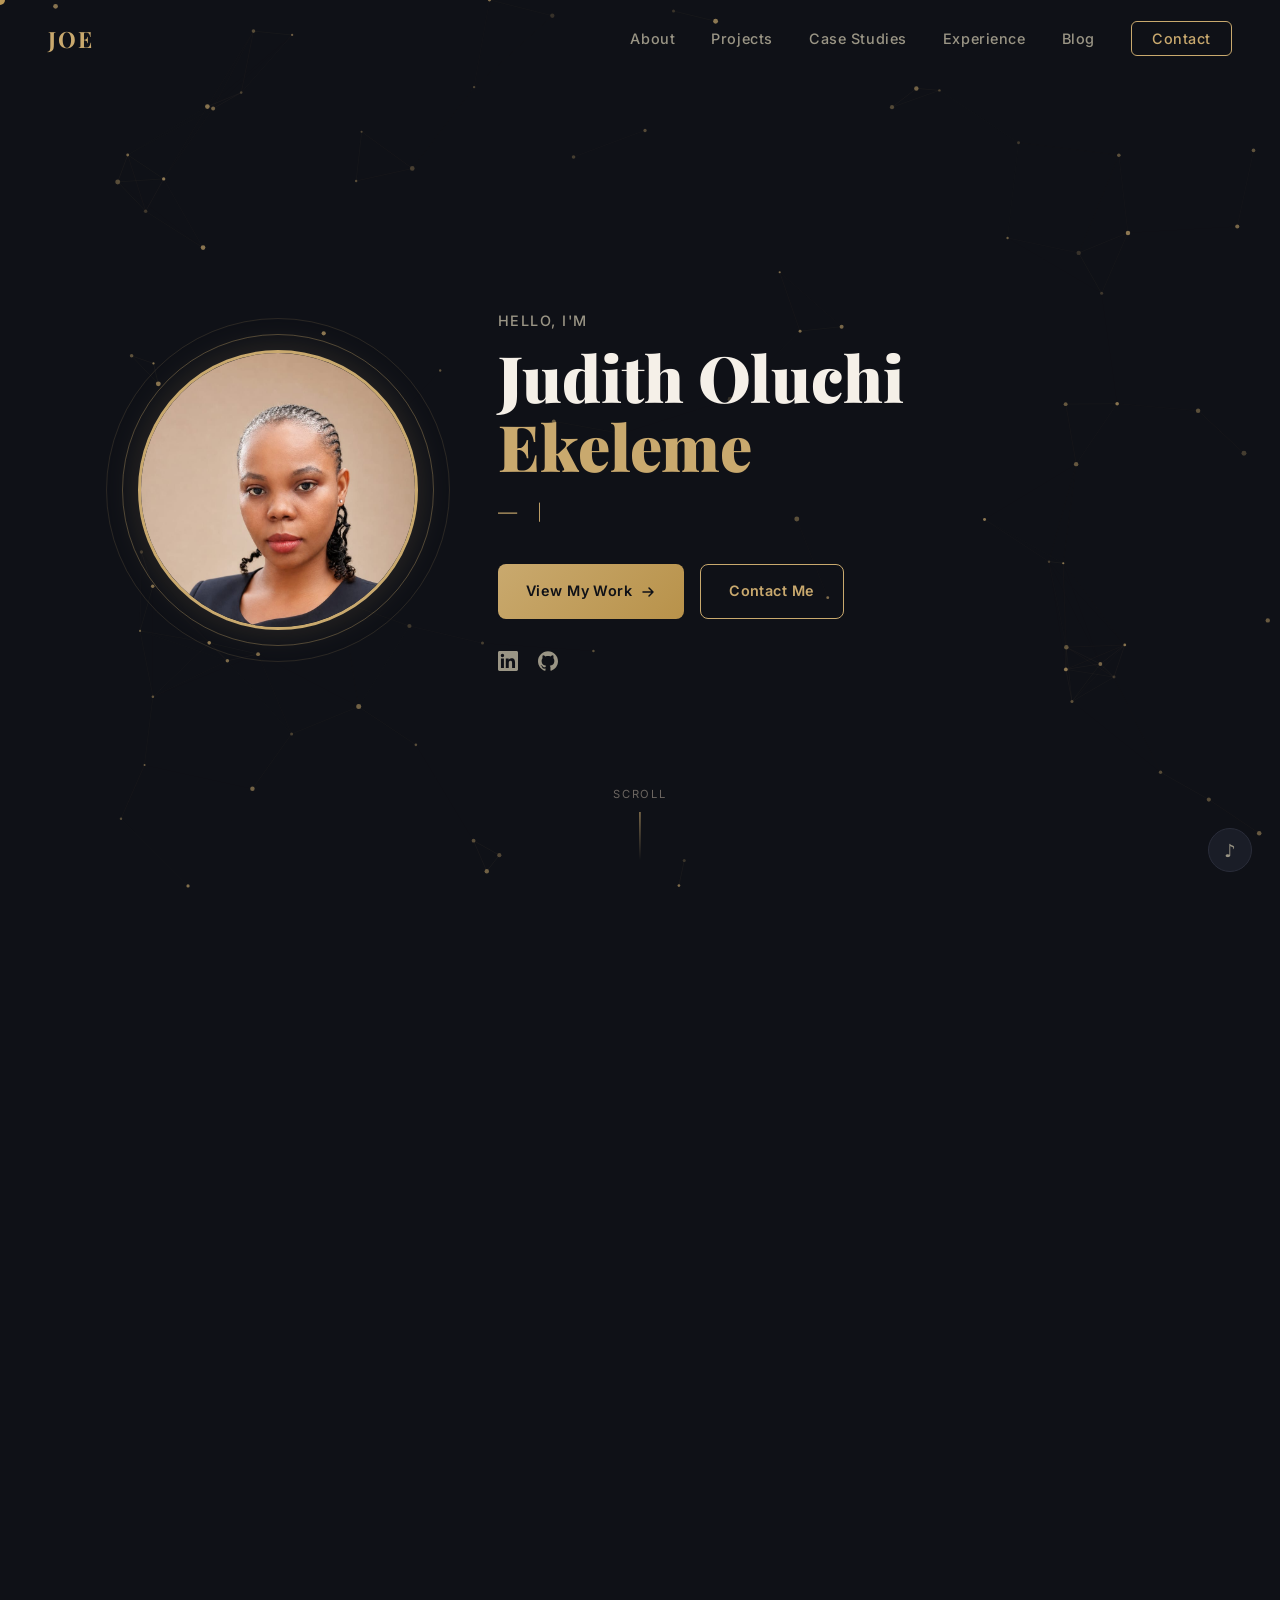
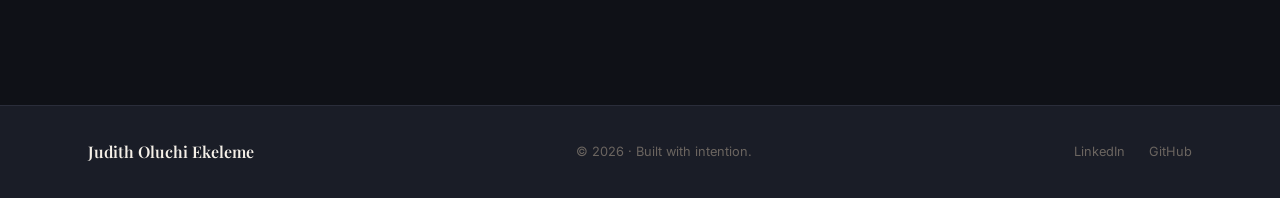
==== commit 5b9d3361: "Fix render bug, add blog and case studies pages - Fixed animations.js: all observers now initialise " ====
--- a/index.html
+++ b/index.html
@@ -39,9 +39,9 @@
     <ul class="nav-links">
       <li><a href="#about">About</a></li>
       <li><a href="#projects">Projects</a></li>
-      <li><a href="#case-studies">Case Studies</a></li>
+      <li><a href="case-studies.html">Case Studies</a></li>
       <li><a href="#experience">Experience</a></li>
-      <li><a href="#blog">Blog</a></li>
+      <li><a href="blog.html">Blog</a></li>
       <li><a href="#contact" class="nav-cta">Contact</a></li>
     </ul>
     <button class="nav-hamburger" aria-label="Toggle menu" aria-expanded="false">
@@ -54,9 +54,9 @@
     <ul>
       <li><a href="#about">About</a></li>
       <li><a href="#projects">Projects</a></li>
-      <li><a href="#case-studies">Case Studies</a></li>
+      <li><a href="case-studies.html">Case Studies</a></li>
       <li><a href="#experience">Experience</a></li>
-      <li><a href="#blog">Blog</a></li>
+      <li><a href="blog.html">Blog</a></li>
       <li><a href="#contact">Contact</a></li>
     </ul>
   </div>
@@ -239,7 +239,7 @@
       <div class="section-header reveal">
         <div class="section-label">Writing &amp; Media</div>
         <h2 id="blog-heading" class="section-heading">Blog</h2>
-        <p class="section-sub">Articles, tutorials, and video walkthroughs.</p>
+        <p class="section-sub">Articles, tutorials, and video walkthroughs. <a href="blog.html" style="color:var(--gold);text-decoration:underline;">View all →</a></p>
       </div>
       <div id="blog-grid" class="blog-grid"></div>
     </div>
--- a/css/style.css
+++ b/css/style.css
@@ -1547,3 +1547,373 @@
   .hero-ring { animation: none; }
   .hero-scroll-hint { animation: none; }
 }
+
+/* ══════════════════════════════════════════════════════
+   SUB-PAGES (blog.html, case-studies.html)
+══════════════════════════════════════════════════════ */
+body.subpage { cursor: none; }
+
+/* Back link */
+.back-link {
+  display: inline-flex;
+  align-items: center;
+  gap: 6px;
+  font-size: 0.82rem;
+  font-weight: 500;
+  color: var(--text-muted);
+  margin-bottom: 24px;
+  transition: color 0.3s, gap 0.3s;
+}
+.back-link:hover { color: var(--gold); gap: 10px; }
+
+/* Page hero (sub-pages) */
+.page-hero {
+  padding: 160px 0 80px;
+  background: var(--bg-alt);
+  border-bottom: 1px solid var(--border);
+}
+.page-hero-inner { max-width: 700px; }
+.page-hero-title {
+  font-family: var(--font-serif);
+  font-size: clamp(2.8rem, 6vw, 5rem);
+  font-weight: 900;
+  color: var(--text);
+  line-height: 1.05;
+  margin-bottom: 20px;
+}
+.page-hero-sub {
+  font-size: 1.05rem;
+  color: var(--text-muted);
+  line-height: 1.75;
+  max-width: 560px;
+}
+
+/* ── BLOG PAGE ────────────────────────────────────────────── */
+.blog-filter-bar {
+  background: var(--surface);
+  border-bottom: 1px solid var(--border);
+  padding: 16px 0;
+  position: sticky;
+  top: 60px;
+  z-index: 100;
+}
+.blog-filters {
+  display: flex;
+  gap: 8px;
+  flex-wrap: wrap;
+}
+.filter-btn {
+  padding: 8px 20px;
+  border-radius: 20px;
+  font-size: 0.82rem;
+  font-weight: 600;
+  color: var(--text-muted);
+  border: 1px solid var(--border);
+  background: transparent;
+  transition: var(--transition);
+  cursor: none;
+  letter-spacing: 0.03em;
+}
+.filter-btn:hover { color: var(--text); border-color: var(--text-muted); }
+.filter-btn.active {
+  background: var(--gold-dim);
+  border-color: var(--gold);
+  color: var(--gold);
+}
+
+.blog-full-grid {
+  display: grid;
+  grid-template-columns: repeat(auto-fill, minmax(340px, 1fr));
+  gap: 32px;
+}
+.blog-full-card {
+  background: var(--surface);
+  border: 1px solid var(--border);
+  border-radius: var(--radius-lg);
+  overflow: hidden;
+  display: flex;
+  flex-direction: column;
+  transition: var(--transition);
+}
+.blog-full-card:hover {
+  transform: translateY(-6px);
+  border-color: rgba(201,169,110,0.35);
+  box-shadow: var(--shadow-gold);
+}
+.blog-full-banner {
+  height: 120px;
+  display: flex;
+  align-items: center;
+  justify-content: space-between;
+  padding: 0 28px;
+  position: relative;
+}
+.blog-video-placeholder--lg {
+  display: flex;
+  flex-direction: column;
+  align-items: center;
+  gap: 8px;
+  position: absolute;
+  right: 28px;
+  top: 50%;
+  transform: translateY(-50%);
+}
+.blog-video-play--lg {
+  width: 52px; height: 52px;
+  border-radius: 50%;
+  border: 2px solid rgba(201,169,110,0.4);
+  display: flex;
+  align-items: center;
+  justify-content: center;
+  color: var(--gold);
+  font-size: 16px;
+  transition: var(--transition);
+}
+.blog-full-card:hover .blog-video-play--lg {
+  background: var(--gold);
+  color: #0F1117;
+  border-color: var(--gold);
+}
+.blog-full-body {
+  padding: 28px 28px 32px;
+  flex: 1;
+  display: flex;
+  flex-direction: column;
+  gap: 14px;
+}
+.blog-full-meta {
+  display: flex;
+  gap: 12px;
+  align-items: center;
+  font-size: 0.78rem;
+  color: var(--text-dim);
+}
+.blog-full-read {
+  padding-left: 12px;
+  border-left: 1px solid var(--border);
+}
+.blog-full-title {
+  font-family: var(--font-serif);
+  font-size: 1.3rem;
+  font-weight: 700;
+  color: var(--text);
+  line-height: 1.3;
+}
+.blog-full-excerpt {
+  font-size: 0.9rem;
+  color: var(--text-muted);
+  line-height: 1.7;
+  flex: 1;
+}
+.blog-empty {
+  color: var(--text-muted);
+  font-style: italic;
+  padding: 40px 0;
+  grid-column: 1 / -1;
+}
+
+/* ── CASE STUDIES PAGE ────────────────────────────────────── */
+.cs-page-nav {
+  position: sticky;
+  top: 60px;
+  z-index: 100;
+  background: var(--surface);
+  border-bottom: 1px solid var(--border);
+  padding: 0;
+}
+.cs-page-nav-inner {
+  display: flex;
+  overflow-x: auto;
+  scrollbar-width: none;
+}
+.cs-page-nav-inner::-webkit-scrollbar { display: none; }
+.cs-nav-link {
+  padding: 16px 28px;
+  font-size: 0.85rem;
+  font-weight: 600;
+  color: var(--text-muted);
+  white-space: nowrap;
+  border-bottom: 2px solid transparent;
+  transition: color 0.3s, border-color 0.3s;
+  letter-spacing: 0.03em;
+}
+.cs-nav-link:hover { color: var(--text); }
+.cs-nav-link.active { color: var(--gold); border-bottom-color: var(--gold); }
+
+/* Case study page section */
+.cs-page-section { padding: 0 0 80px; }
+.cs-page-section--alt { background: var(--bg-alt); padding-bottom: 80px; }
+
+.cs-cover-band {
+  padding: 80px 0 60px;
+  margin-bottom: 0;
+}
+.cs-cover-inner {
+  display: flex;
+  align-items: flex-end;
+  justify-content: space-between;
+  gap: 48px;
+  flex-wrap: wrap;
+}
+.cs-cover-text { max-width: 560px; }
+.cs-cover-label {
+  font-size: 0.72rem;
+  font-weight: 700;
+  letter-spacing: 0.2em;
+  text-transform: uppercase;
+  margin-bottom: 12px;
+}
+.cs-cover-title {
+  font-family: var(--font-serif);
+  font-size: clamp(2.4rem, 5vw, 4.5rem);
+  font-weight: 900;
+  color: var(--text);
+  line-height: 1.05;
+  margin-bottom: 12px;
+}
+.cs-cover-subtitle {
+  font-size: 1.05rem;
+  color: rgba(255,255,255,0.6);
+  font-style: italic;
+  line-height: 1.6;
+}
+.cs-cover-stats {
+  display: flex;
+  gap: 0;
+  border: 1px solid rgba(255,255,255,0.12);
+  border-radius: var(--radius);
+  overflow: hidden;
+  flex-shrink: 0;
+}
+.cs-cover-stat {
+  padding: 24px 32px;
+  text-align: center;
+  border-right: 1px solid rgba(255,255,255,0.12);
+  background: rgba(0,0,0,0.25);
+  backdrop-filter: blur(8px);
+  min-width: 100px;
+}
+.cs-cover-stat:last-child { border-right: none; }
+.cs-cover-stat-value {
+  display: block;
+  font-family: var(--font-serif);
+  font-size: 2.2rem;
+  font-weight: 700;
+  line-height: 1;
+}
+.cs-cover-stat-label {
+  display: block;
+  font-size: 0.66rem;
+  text-transform: uppercase;
+  letter-spacing: 0.12em;
+  color: rgba(255,255,255,0.45);
+  margin-top: 6px;
+}
+
+/* CS Body */
+.cs-body { padding: 64px 0 0; }
+
+.cs-meta-row {
+  display: grid;
+  grid-template-columns: 1fr 1fr 2fr;
+  gap: 0;
+  border: 1px solid var(--border);
+  border-radius: var(--radius);
+  overflow: hidden;
+  margin-bottom: 64px;
+}
+.cs-meta-item {
+  padding: 24px 28px;
+  border-right: 1px solid var(--border);
+  display: flex;
+  flex-direction: column;
+  gap: 6px;
+}
+.cs-meta-item:last-child { border-right: none; }
+.cs-meta-item--wide { grid-column: span 1; }
+.cs-meta-label {
+  font-size: 0.68rem;
+  font-weight: 700;
+  letter-spacing: 0.18em;
+  text-transform: uppercase;
+  color: var(--text-dim);
+}
+.cs-meta-value {
+  font-size: 0.92rem;
+  color: var(--text-muted);
+  line-height: 1.5;
+  font-weight: 500;
+}
+
+/* Insights */
+.cs-insights { margin-bottom: 56px; }
+.cs-insights-heading {
+  font-family: var(--font-serif);
+  font-size: 1.6rem;
+  font-weight: 700;
+  color: var(--text);
+  margin-bottom: 32px;
+}
+.cs-insights-grid {
+  display: grid;
+  grid-template-columns: repeat(2, 1fr);
+  gap: 20px;
+}
+.cs-insight-card {
+  background: var(--bg);
+  border: 1px solid var(--border);
+  border-radius: var(--radius);
+  padding: 28px;
+  display: flex;
+  flex-direction: column;
+  gap: 14px;
+  transition: border-color 0.3s, box-shadow 0.3s;
+}
+.cs-insight-card:hover {
+  border-color: rgba(201,169,110,0.25);
+  box-shadow: 0 4px 24px rgba(0,0,0,0.2);
+}
+.cs-insight-num {
+  font-family: var(--font-serif);
+  font-size: 2rem;
+  font-weight: 700;
+  opacity: 0.35;
+  line-height: 1;
+}
+.cs-insight-text {
+  font-size: 0.95rem;
+  color: var(--text-muted);
+  line-height: 1.75;
+  font-style: italic;
+}
+
+.cs-actions {
+  display: flex;
+  gap: 16px;
+  flex-wrap: wrap;
+  padding: 40px 0 0;
+  border-top: 1px solid var(--border);
+  margin-bottom: 80px;
+}
+
+/* Responsive: sub-pages */
+@media (max-width: 900px) {
+  .cs-cover-inner { flex-direction: column; gap: 32px; }
+  .cs-cover-stats { align-self: stretch; }
+  .cs-meta-row { grid-template-columns: 1fr 1fr; }
+  .cs-meta-item--wide { grid-column: 1 / -1; border-right: none; border-top: 1px solid var(--border); }
+  .cs-insights-grid { grid-template-columns: 1fr; }
+}
+@media (max-width: 768px) {
+  .page-hero { padding: 120px 0 60px; }
+  .blog-full-grid { grid-template-columns: 1fr; }
+  .cs-meta-row { grid-template-columns: 1fr; }
+  .cs-meta-item { border-right: none; border-bottom: 1px solid var(--border); }
+  .cs-meta-item:last-child { border-bottom: none; }
+  .cs-actions { flex-direction: column; }
+  .cs-cover-stats { flex-wrap: wrap; }
+  .cs-cover-stat { flex: 1 1 40%; }
+}
+@media (max-width: 480px) {
+  .cs-cover-stat { flex: 1 1 100%; border-right: none; border-bottom: 1px solid rgba(255,255,255,0.1); }
+}
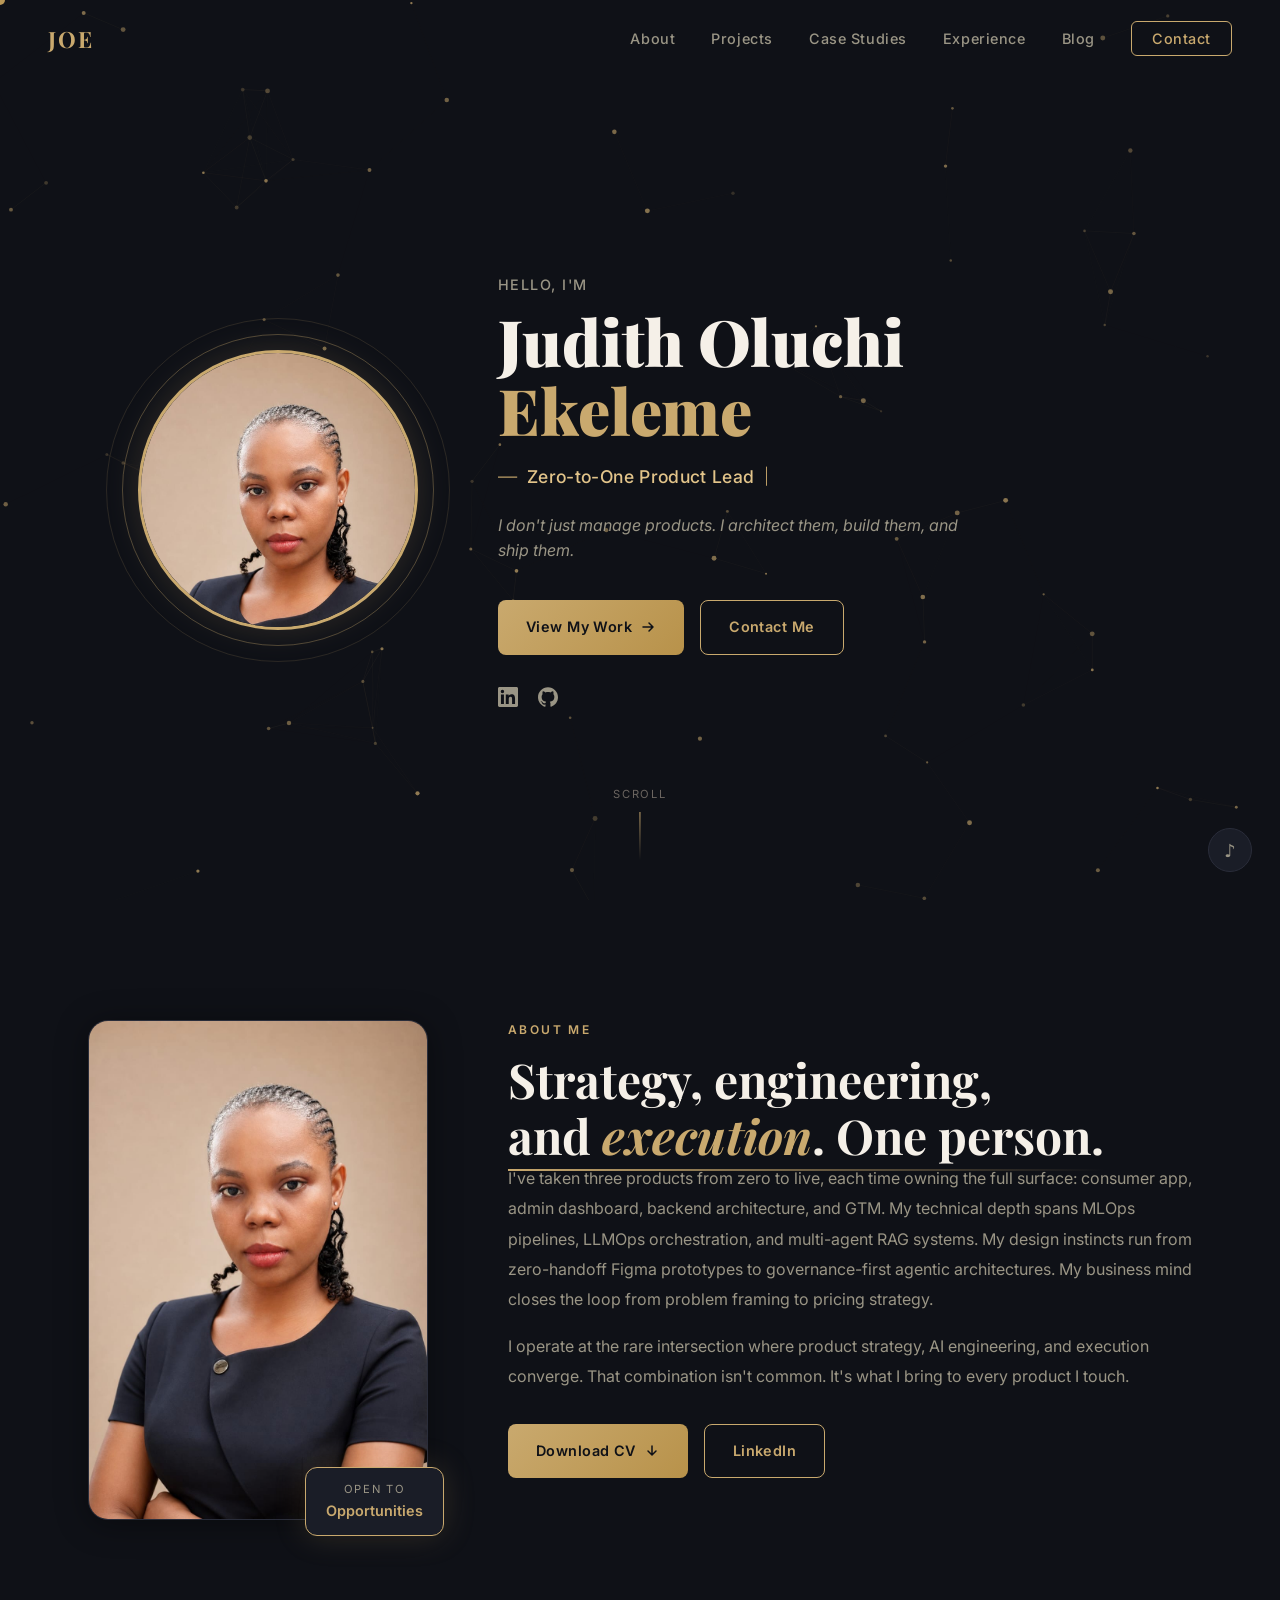
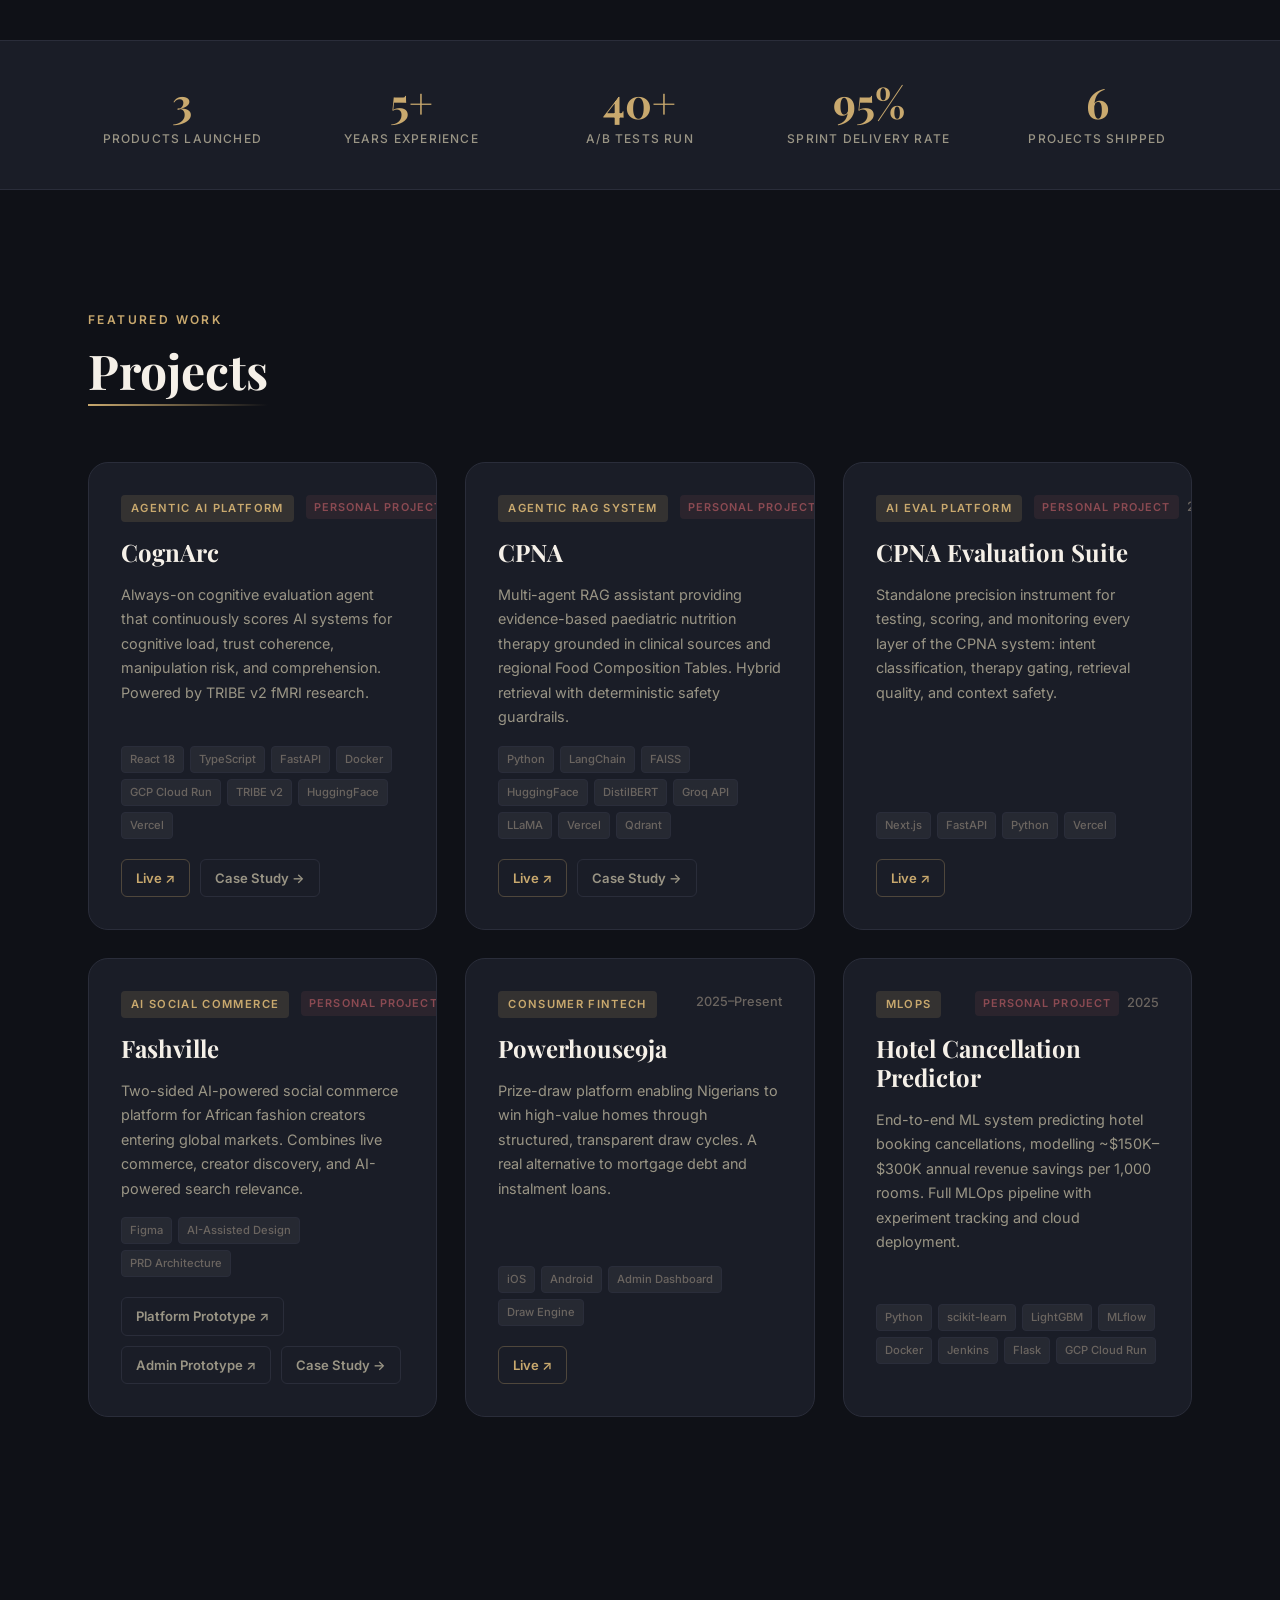
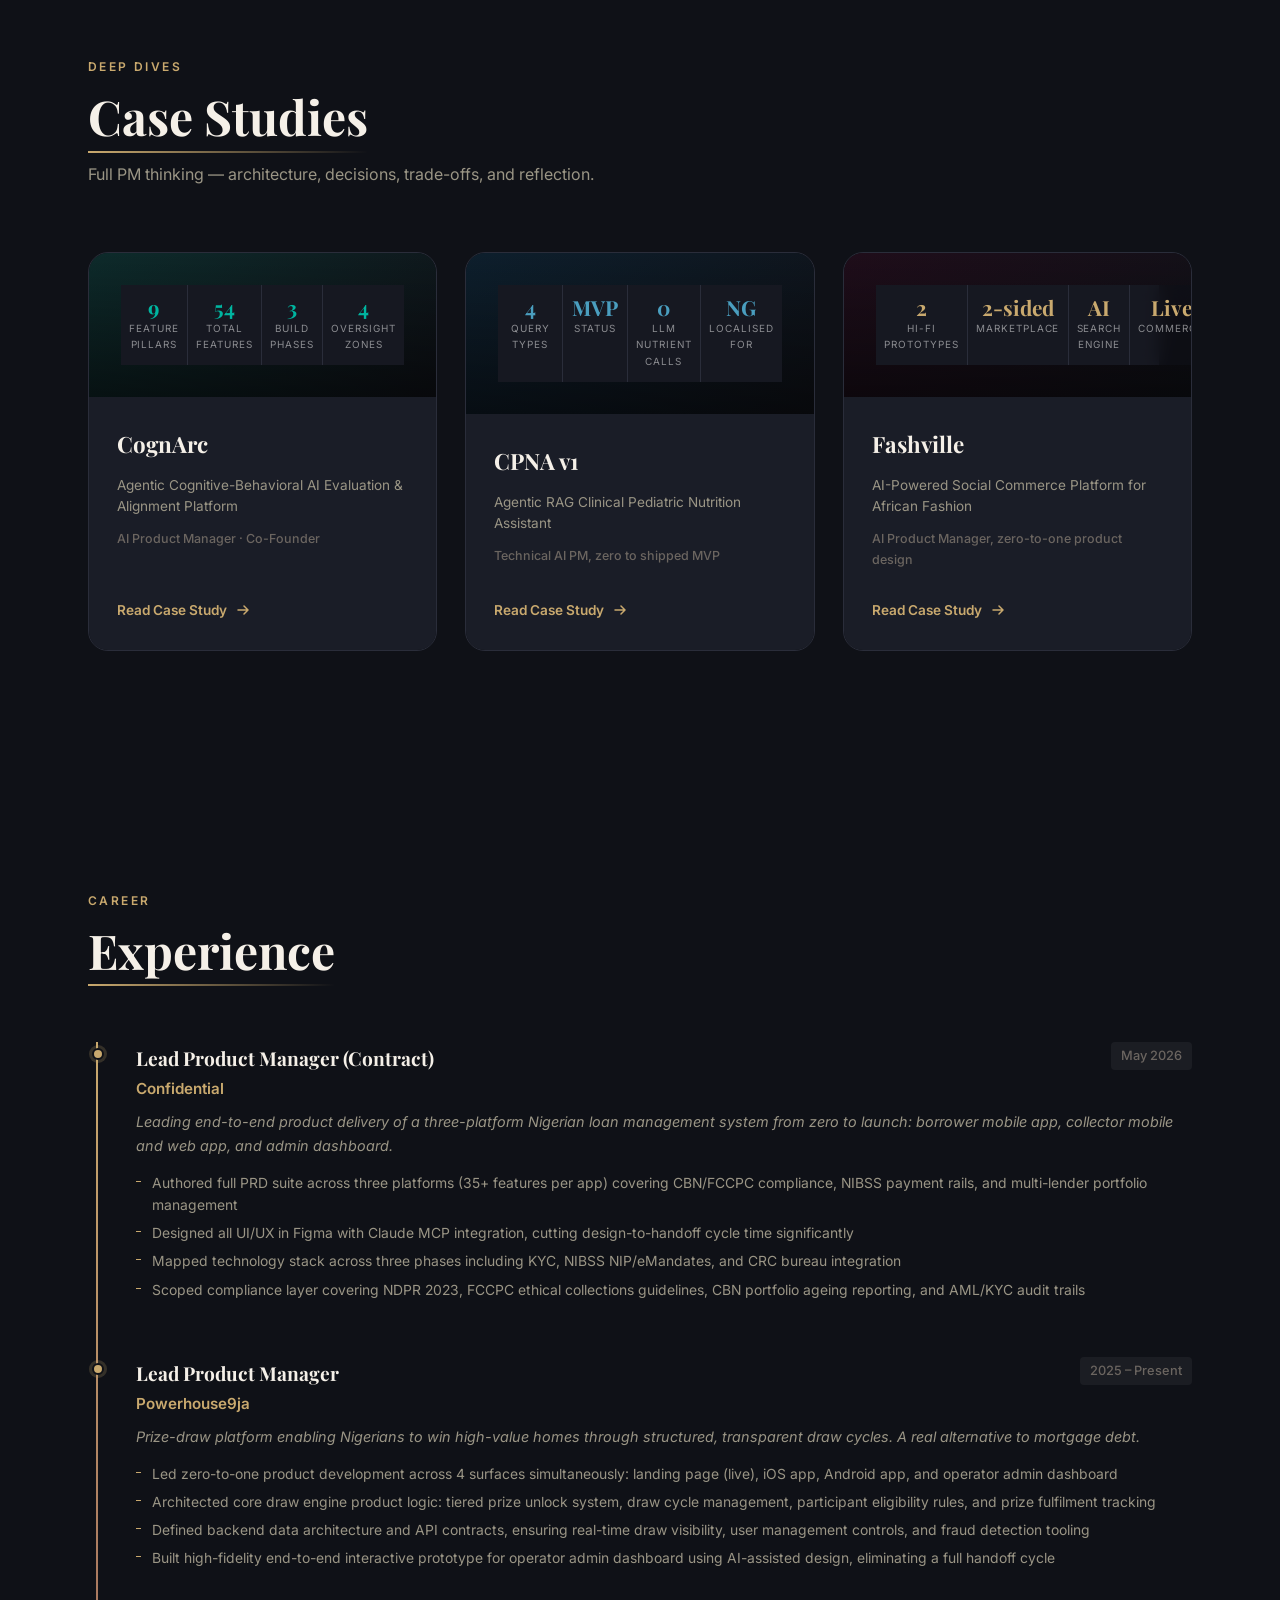
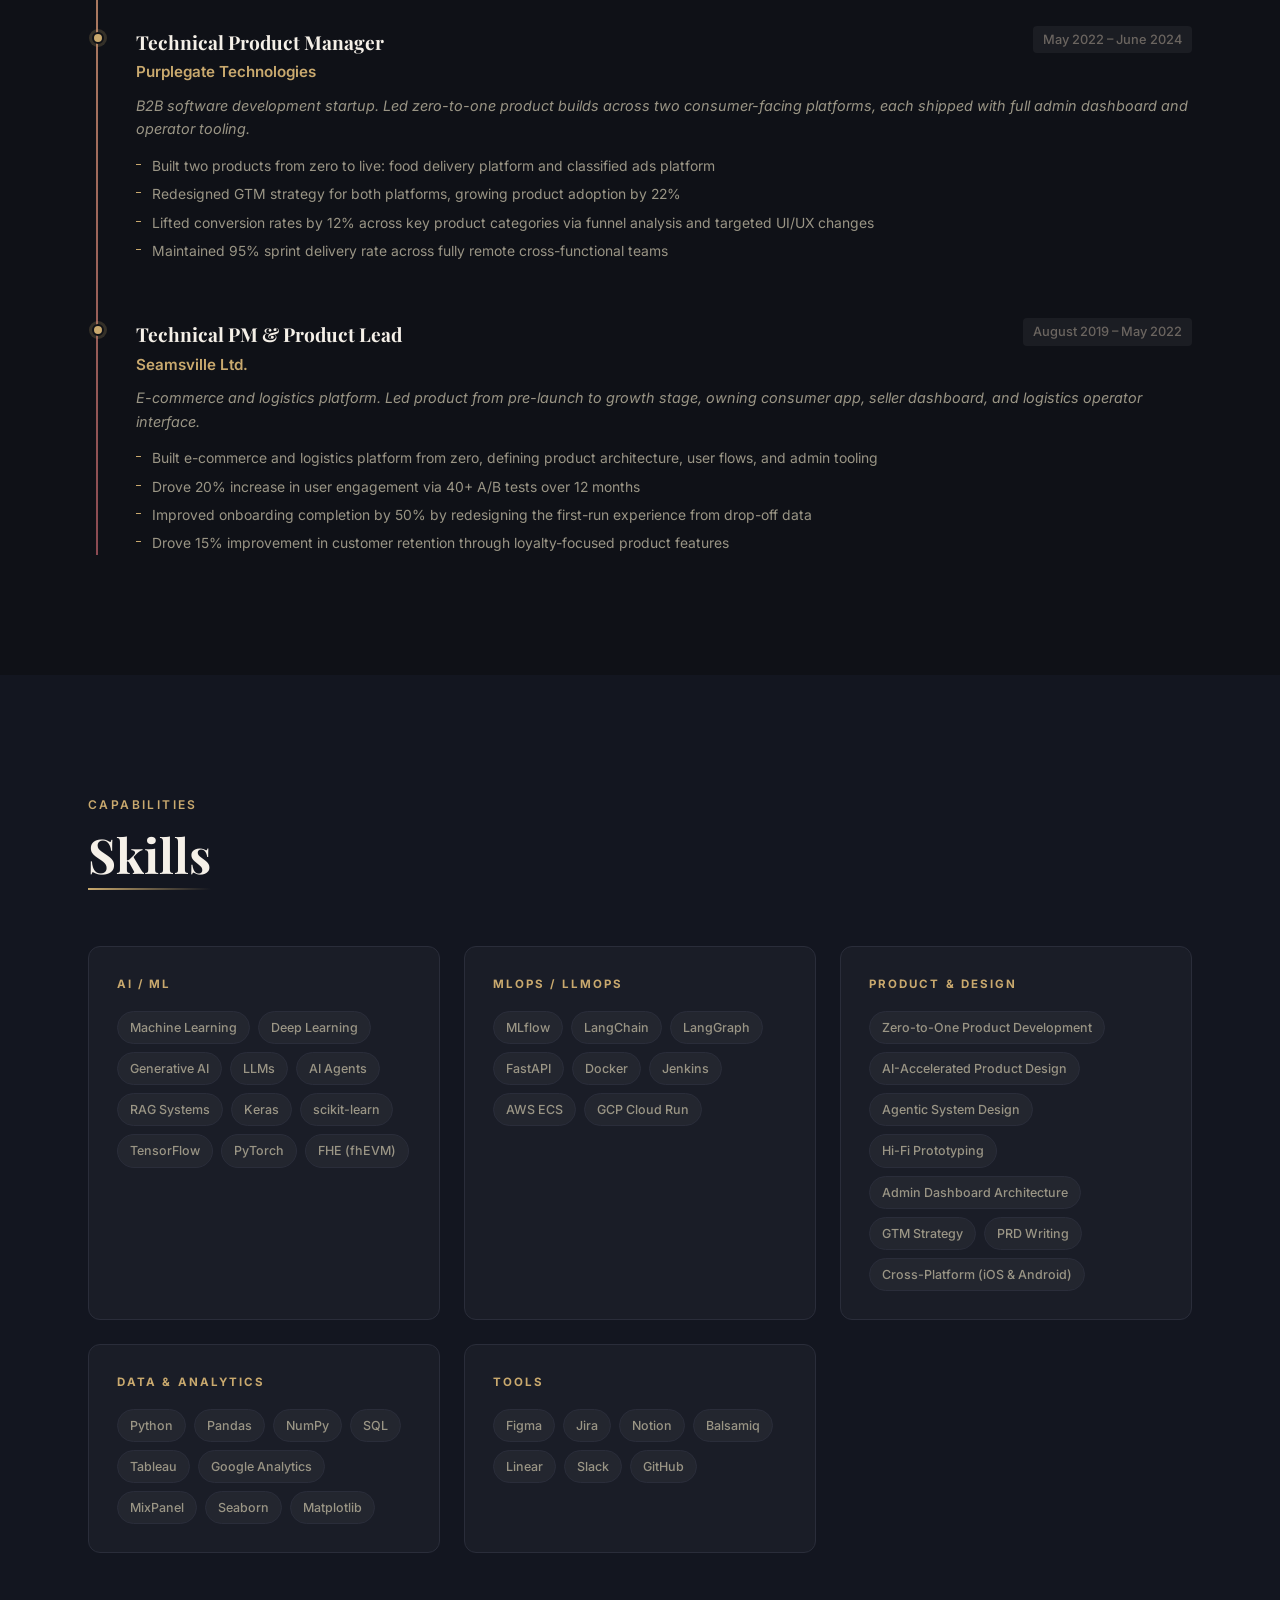
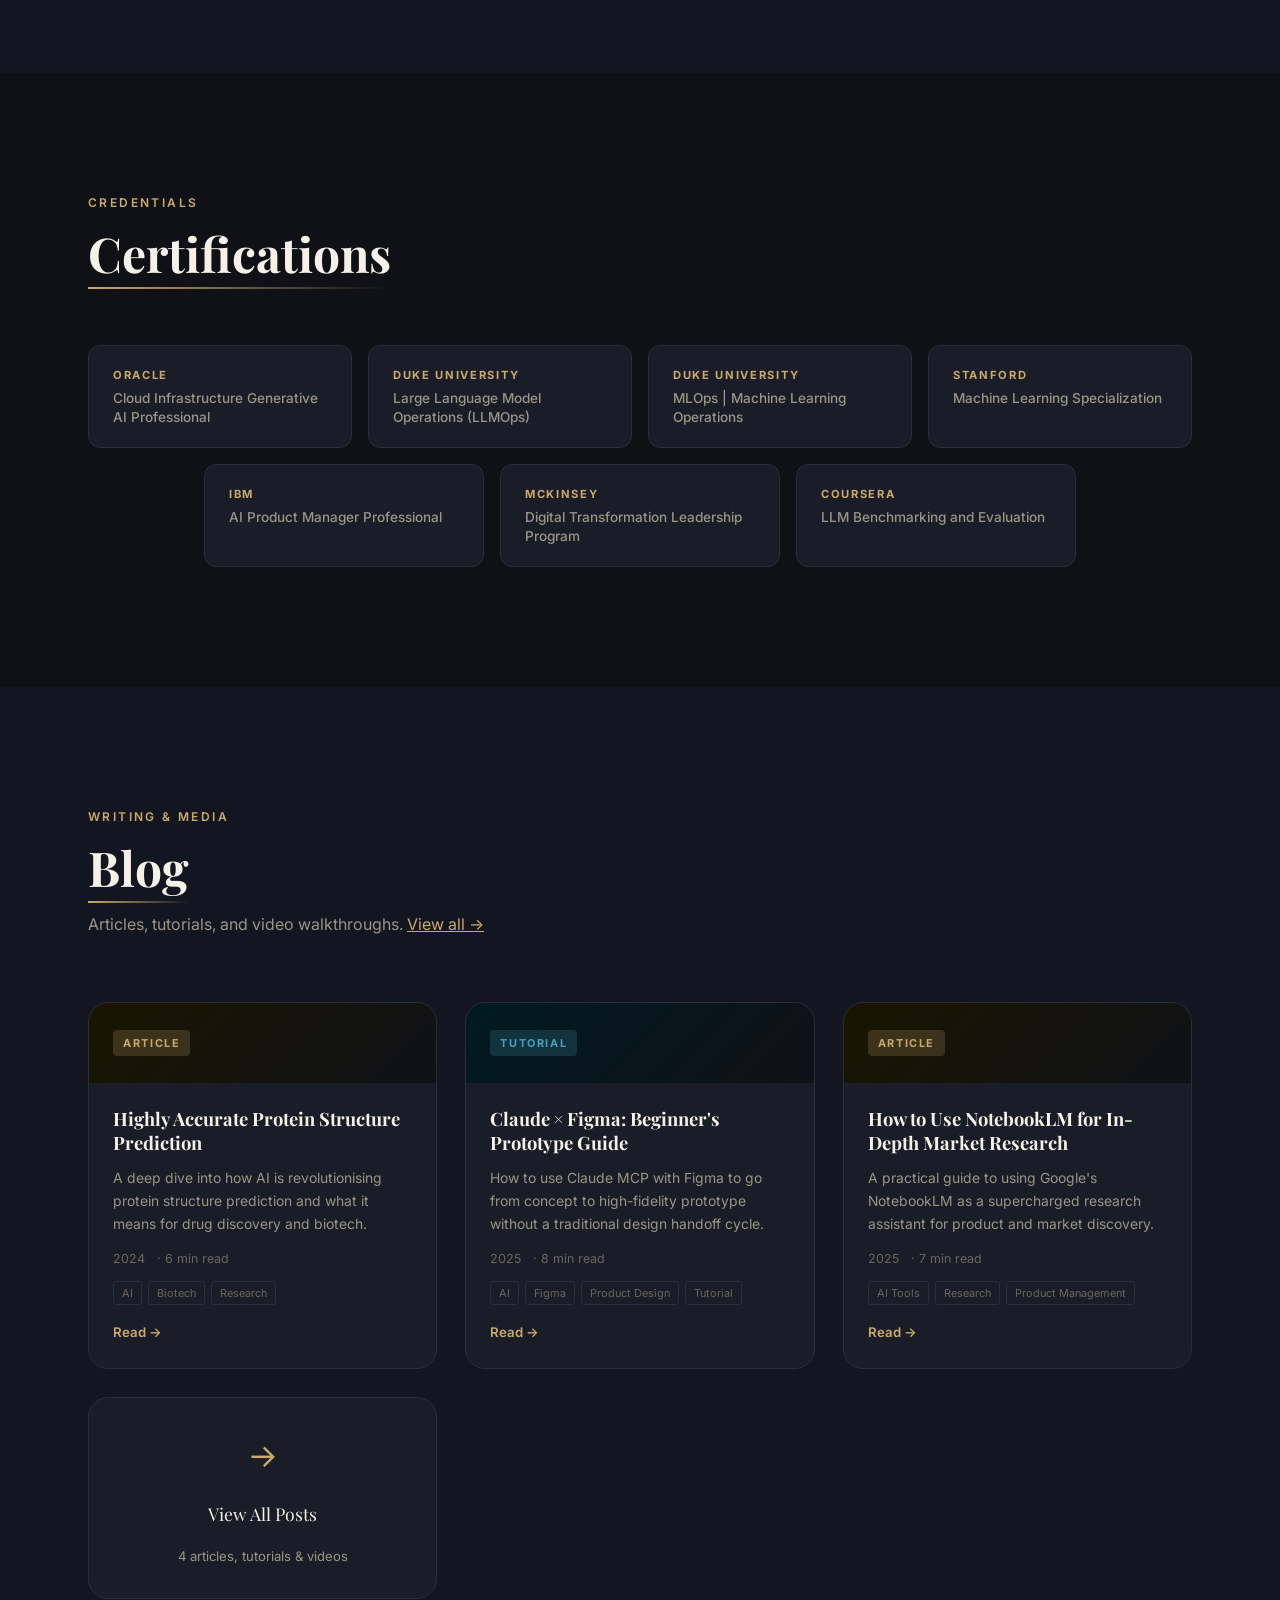
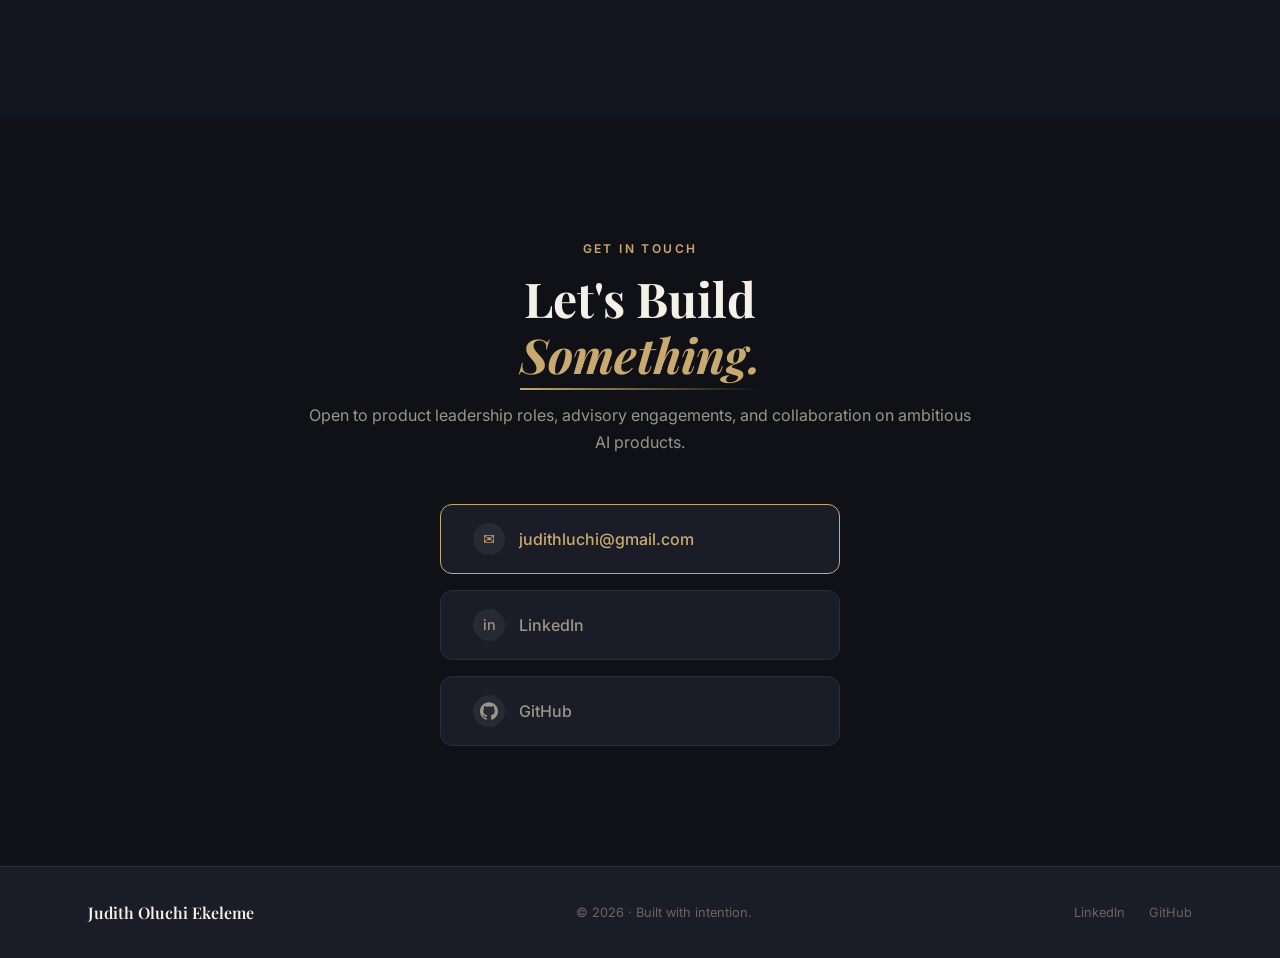
==== commit aba36efd: "Add full case study pages, architecture diagrams, blog pages, and site metadata - Rendered CognArc, " ====
--- a/index.html
+++ b/index.html
@@ -8,6 +8,10 @@
   <meta property="og:description" content="I don't just manage products. I architect them, build them, and ship them." />
   <meta property="og:image" content="resources/Oluchi pfp.jpeg" />
   <title>Judith Oluchi Ekeleme — Technical AI PM</title>
+
+  <!-- Favicon -->
+  <link rel="icon" type="image/svg+xml" href="favicon.svg" />
+  <link rel="shortcut icon" href="favicon.svg" />
 
   <!-- Fonts -->
   <link rel="preconnect" href="https://fonts.googleapis.com" />
@@ -127,7 +131,7 @@
         <div class="about-text-col reveal reveal--delay-1">
           <div class="section-label">About Me</div>
           <h2 id="about-heading" class="section-heading">
-            The PM who <em>ships</em> the<br />product herself.
+            Strategy, engineering,<br />and <em>execution</em>. One person.
           </h2>
           <div id="about-bio" class="about-bio"></div>
           <div class="about-actions">
--- a/css/style.css
+++ b/css/style.css
@@ -340,15 +340,16 @@
 }
 
 /* ── REVEAL ANIMATION ─────────────────────────────────────── */
-.reveal {
-  opacity: 0;
-  transform: translateY(32px);
-  transition: opacity 0.7s ease, transform 0.7s ease;
-}
-.reveal.visible { opacity: 1; transform: translateY(0); }
+/* .reveal is purely a scroll-hook class — no opacity hiding */
 .reveal--delay-1 { transition-delay: 0.12s; }
 .reveal--delay-2 { transition-delay: 0.24s; }
 .reveal--delay-3 { transition-delay: 0.36s; }
+
+/* Scroll-in animation for cards (applied by JS observer) */
+.anim-item {
+  transition: opacity 0.55s ease, transform 0.55s ease;
+}
+.anim-item.anim-visible { opacity: 1; transform: translateY(0); }
 
 /* ══════════════════════════════════════════════════════
    HERO
@@ -414,20 +415,16 @@
   object-position: center top;
   border: 3px solid var(--gold);
   box-shadow: var(--shadow-gold);
-  opacity: 0;
-  transform: scale(0.85);
   transition: opacity 0.8s ease 0.3s, transform 0.8s ease 0.3s;
 }
-.hero-photo.loaded { opacity: 1; transform: scale(1); }
+.hero-photo.loaded { opacity: 1 !important; transform: scale(1) !important; }
 
 /* Text */
 .hero-text {
   flex: 1;
-  opacity: 0;
-  transform: translateX(20px);
   transition: opacity 0.8s ease 0.5s, transform 0.8s ease 0.5s;
 }
-.hero-text.loaded { opacity: 1; transform: translateX(0); }
+.hero-text.loaded { opacity: 1 !important; transform: translateX(0) !important; }
 
 .hero-greeting {
   font-size: 0.9rem;
@@ -637,10 +634,7 @@
   transition: var(--transition);
   position: relative;
   overflow: hidden;
-  opacity: 0;
-  transform: translateY(24px);
-}
-.project-card.visible { opacity: 1; transform: translateY(0); }
+}
 .project-card::before {
   content: '';
   position: absolute;
@@ -678,6 +672,17 @@
   color: var(--text-dim);
   font-weight: 500;
 }
+.project-personal-tag {
+  font-size: 0.68rem;
+  font-weight: 600;
+  letter-spacing: 0.1em;
+  text-transform: uppercase;
+  color: var(--mauve);
+  background: var(--mauve-dim);
+  padding: 3px 8px;
+  border-radius: 4px;
+  white-space: nowrap;
+}
 .project-title {
   font-family: var(--font-serif);
   font-size: 1.5rem;
@@ -756,12 +761,9 @@
   border: 1px solid var(--border);
   cursor: none;
   transition: var(--transition);
-  opacity: 0;
-  transform: translateY(24px);
   display: flex;
   flex-direction: column;
 }
-.cs-card.visible { opacity: 1; transform: translateY(0); }
 .cs-card:hover {
   transform: translateY(-6px);
   border-color: var(--gold);
@@ -1047,11 +1049,8 @@
 .timeline-item {
   position: relative;
   padding-bottom: 56px;
-  opacity: 0;
-  transform: translateX(-16px);
   transition: opacity 0.6s ease, transform 0.6s ease;
 }
-.timeline-item.visible { opacity: 1; transform: translateX(0); }
 .timeline-item:last-child { padding-bottom: 0; }
 
 .timeline-dot {
@@ -1140,11 +1139,8 @@
   border: 1px solid var(--border);
   border-radius: var(--radius);
   padding: 28px;
-  opacity: 0;
-  transform: translateY(16px);
   transition: opacity 0.5s ease, transform 0.5s ease, border-color 0.3s;
 }
-.skill-group.visible { opacity: 1; transform: translateY(0); }
 .skill-group:hover { border-color: rgba(201,169,110,0.3); }
 .skill-category {
   font-size: 0.72rem;
@@ -1168,12 +1164,6 @@
   padding: 5px 12px;
   border-radius: 20px;
   transition: var(--transition);
-  opacity: 0;
-  transform: scale(0.9);
-}
-.skill-tag.visible {
-  opacity: 1;
-  transform: scale(1);
 }
 .skill-tag:hover {
   background: var(--gold-dim);
@@ -1202,10 +1192,7 @@
   max-width: 280px;
   flex: 1;
   transition: var(--transition);
-  opacity: 0;
-  transform: translateY(12px);
-}
-.cert-badge.visible { opacity: 1; transform: translateY(0); }
+}
 .cert-badge:hover {
   border-color: var(--gold);
   transform: translateY(-4px);
@@ -1241,11 +1228,8 @@
   display: flex;
   flex-direction: column;
   transition: var(--transition);
-  opacity: 0;
-  transform: translateY(20px);
   cursor: none;
 }
-.blog-card.visible { opacity: 1; transform: translateY(0); }
 .blog-card:hover {
   transform: translateY(-6px);
   border-color: rgba(201,169,110,0.3);
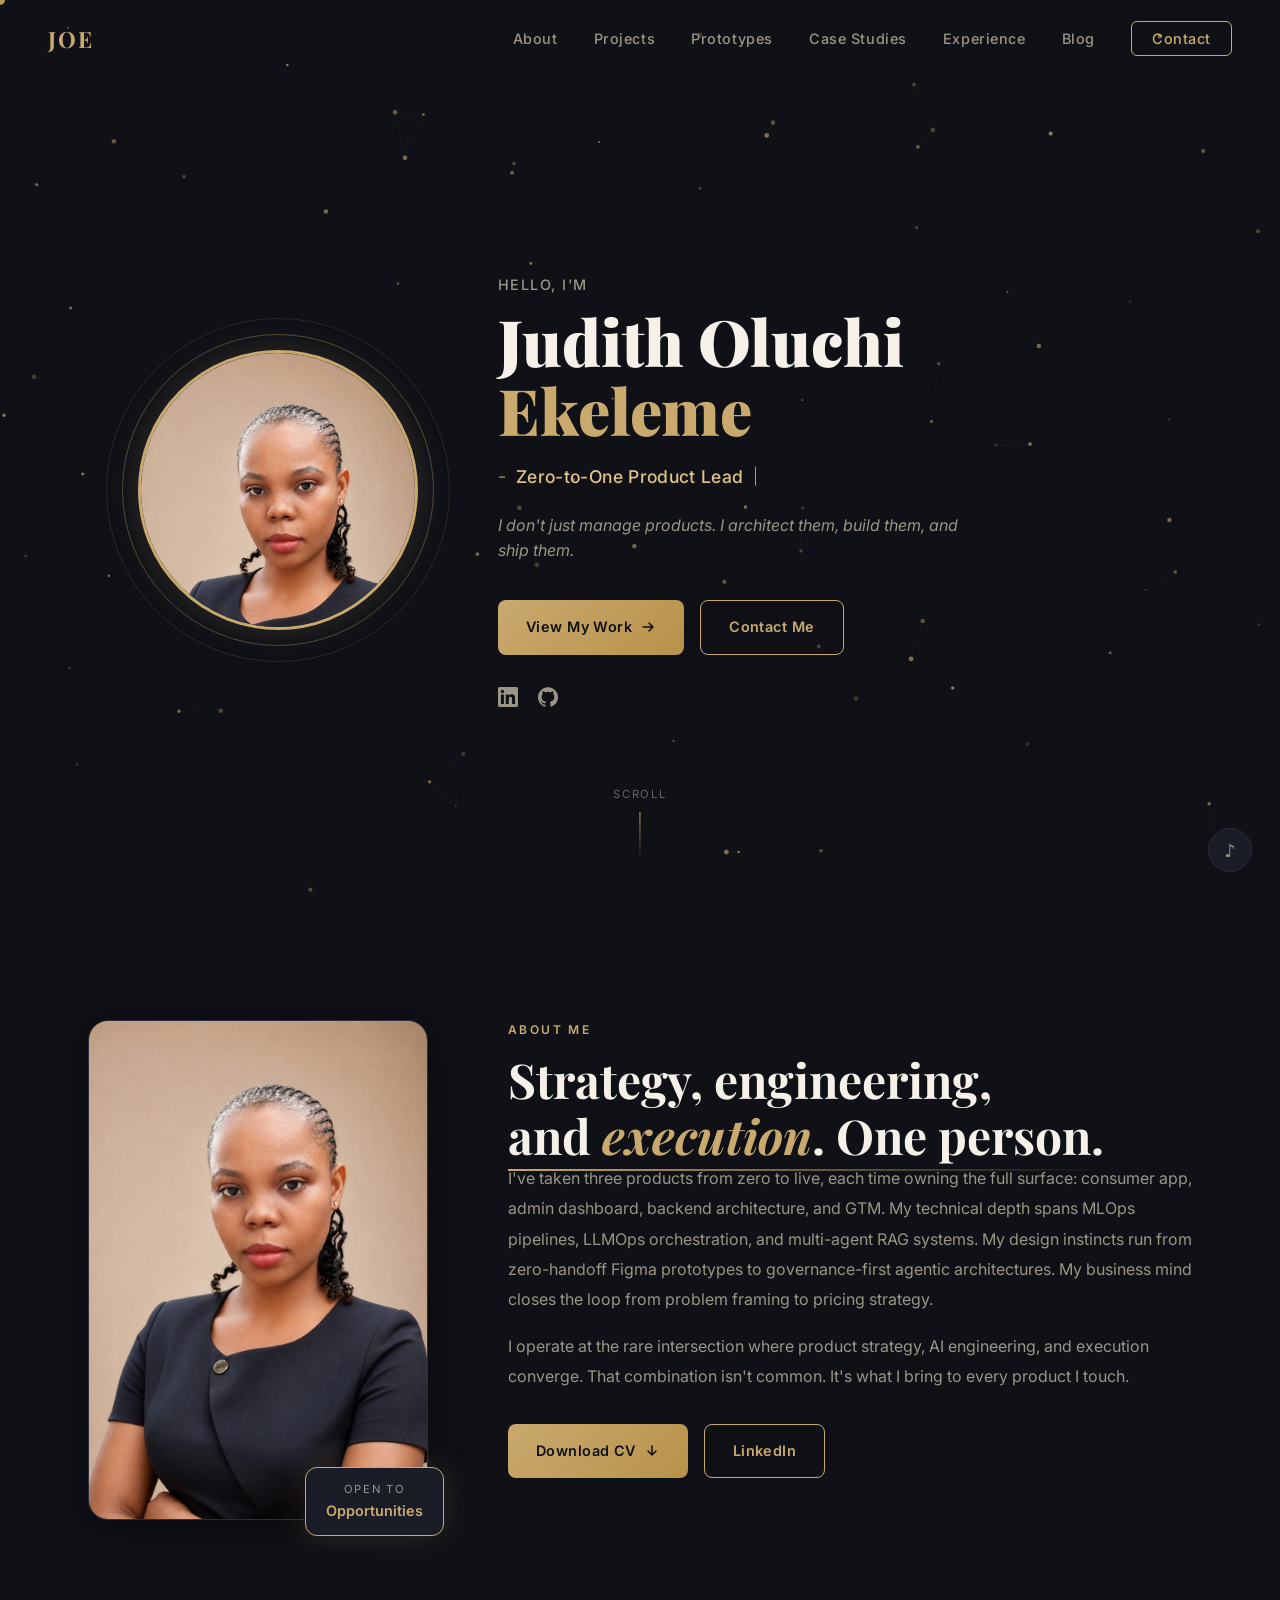
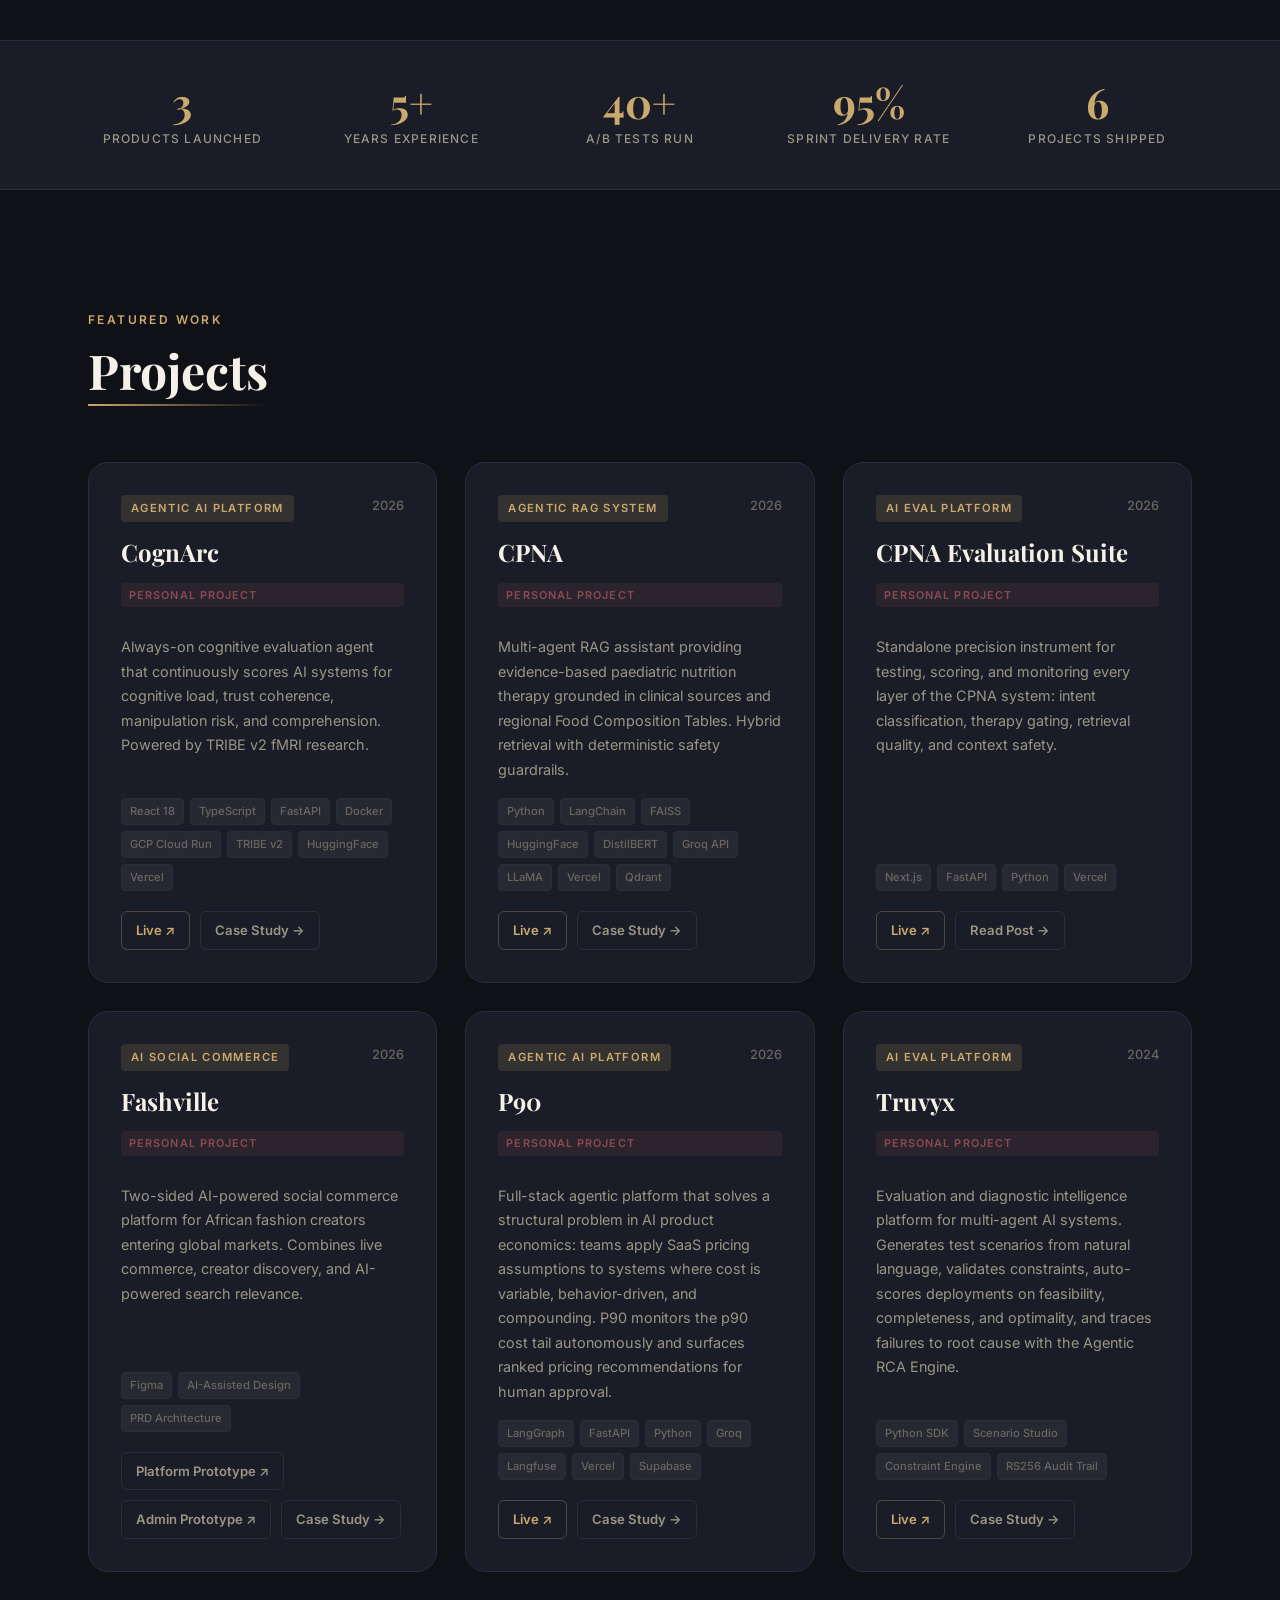
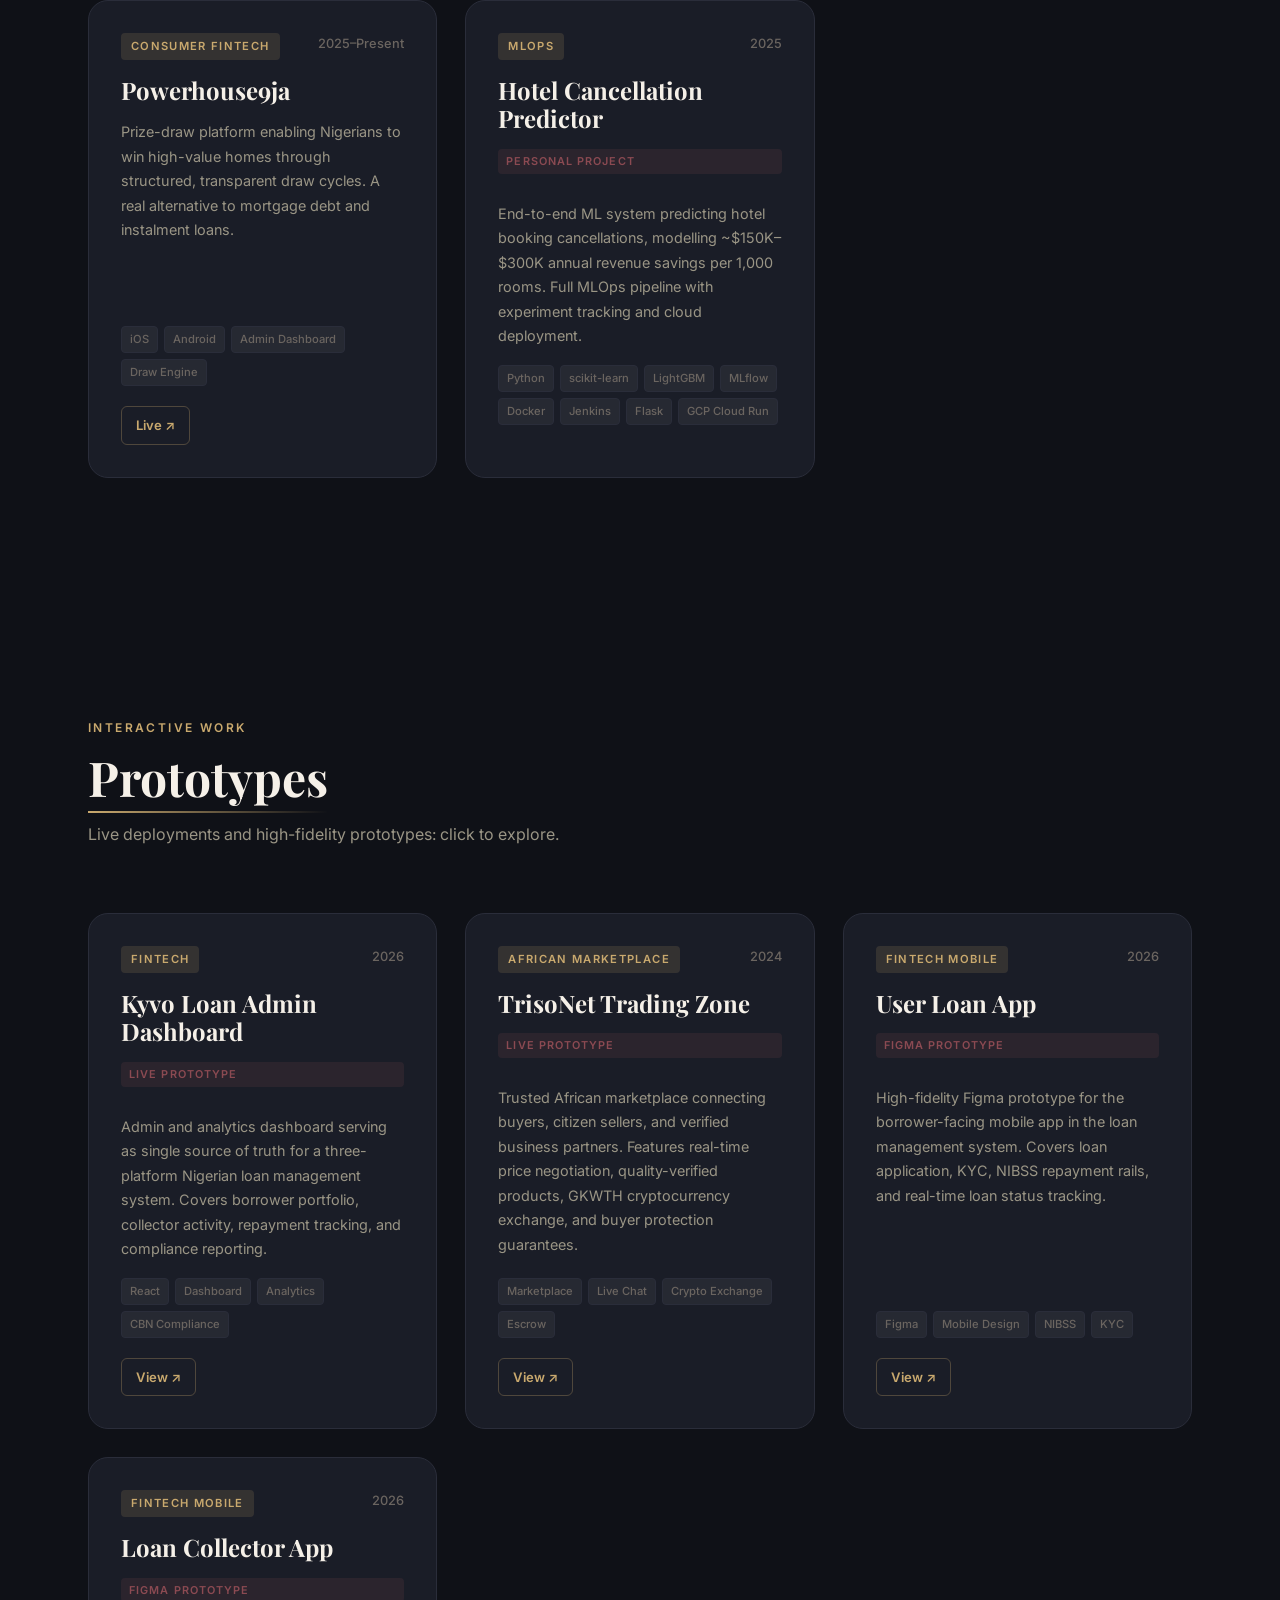
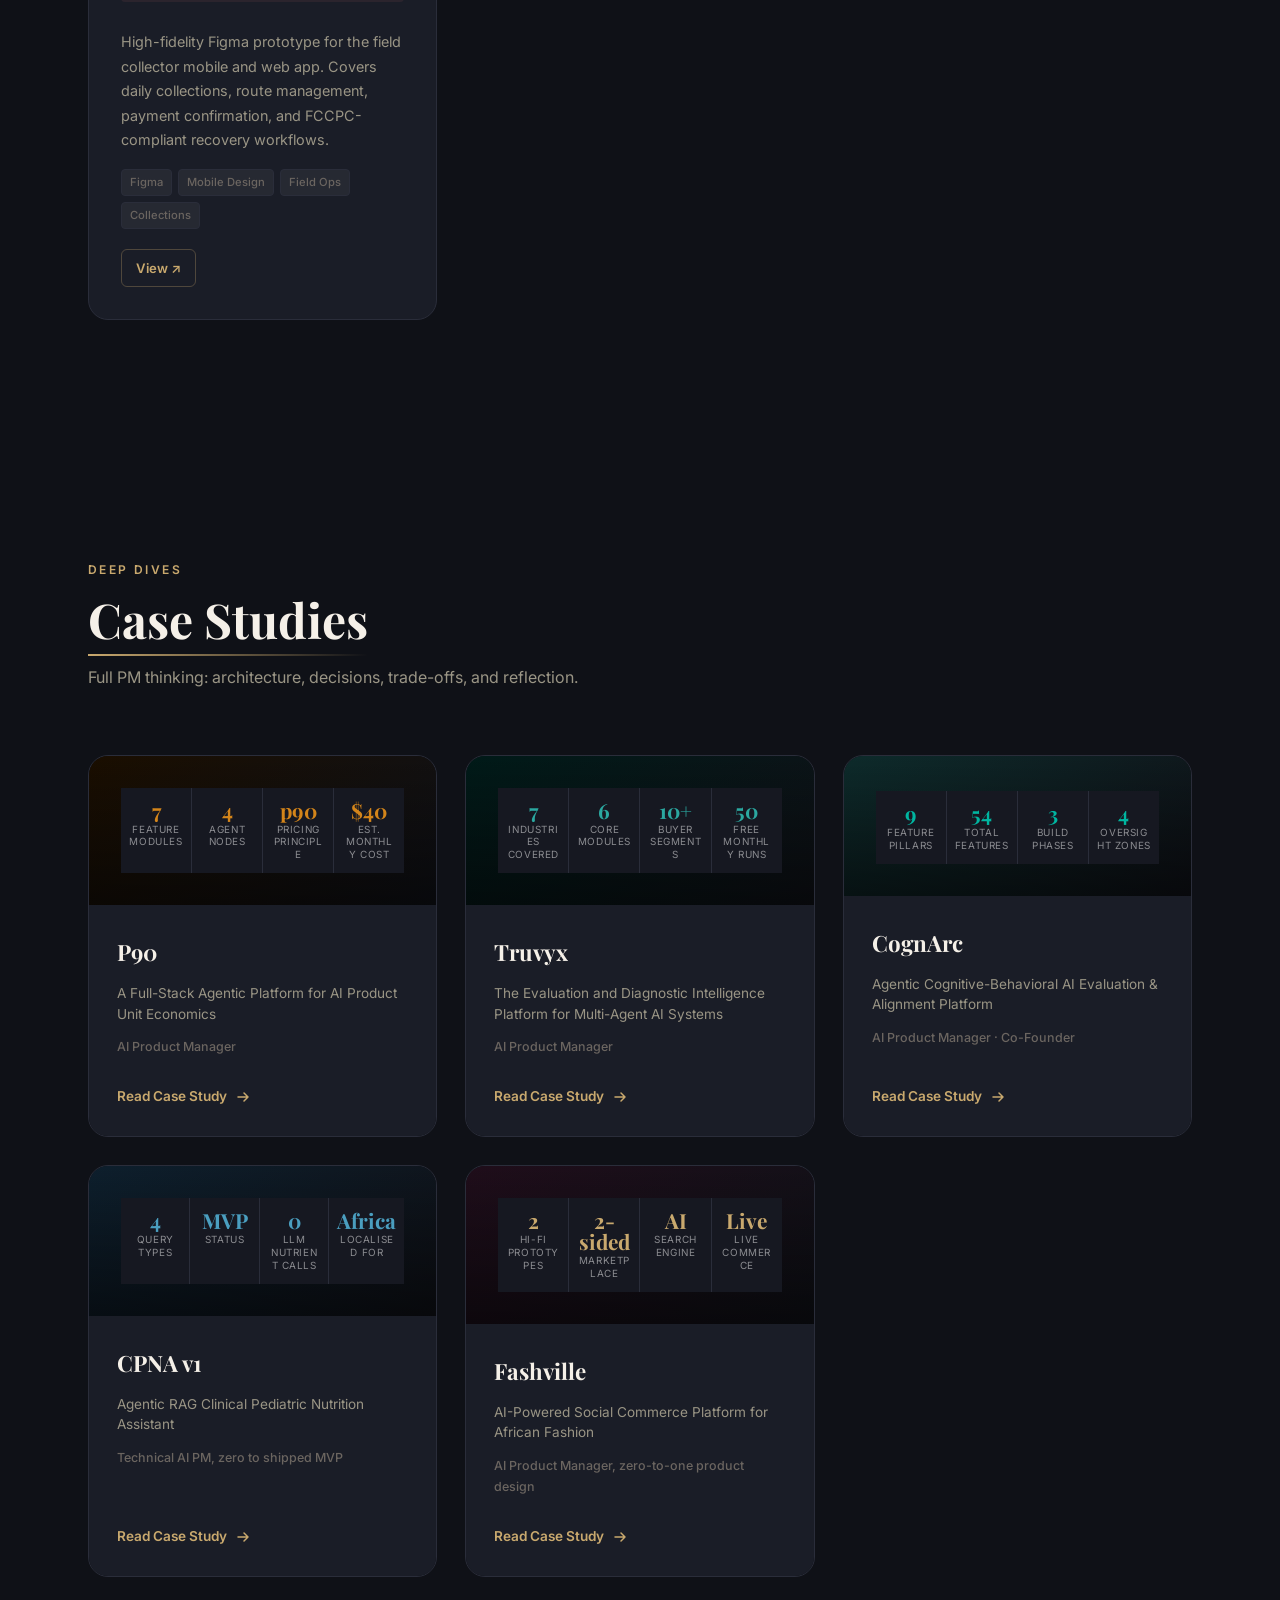
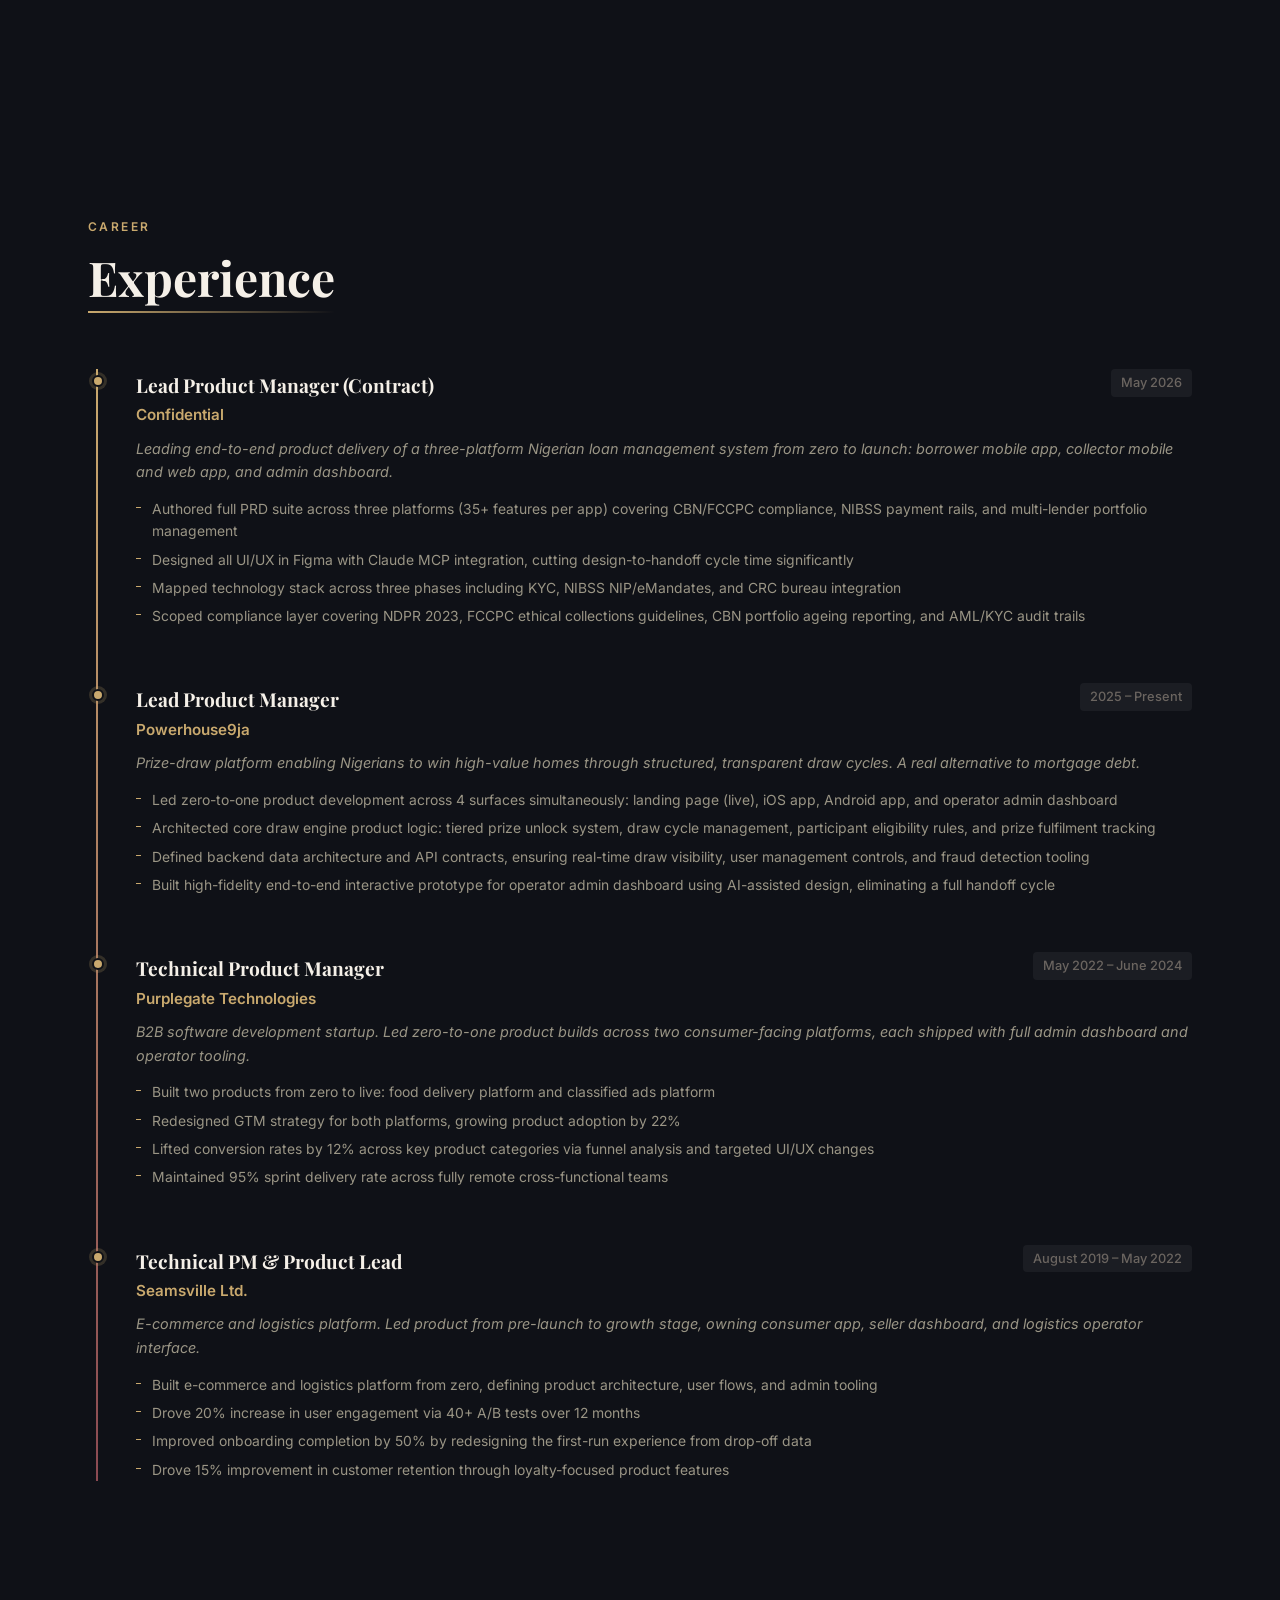
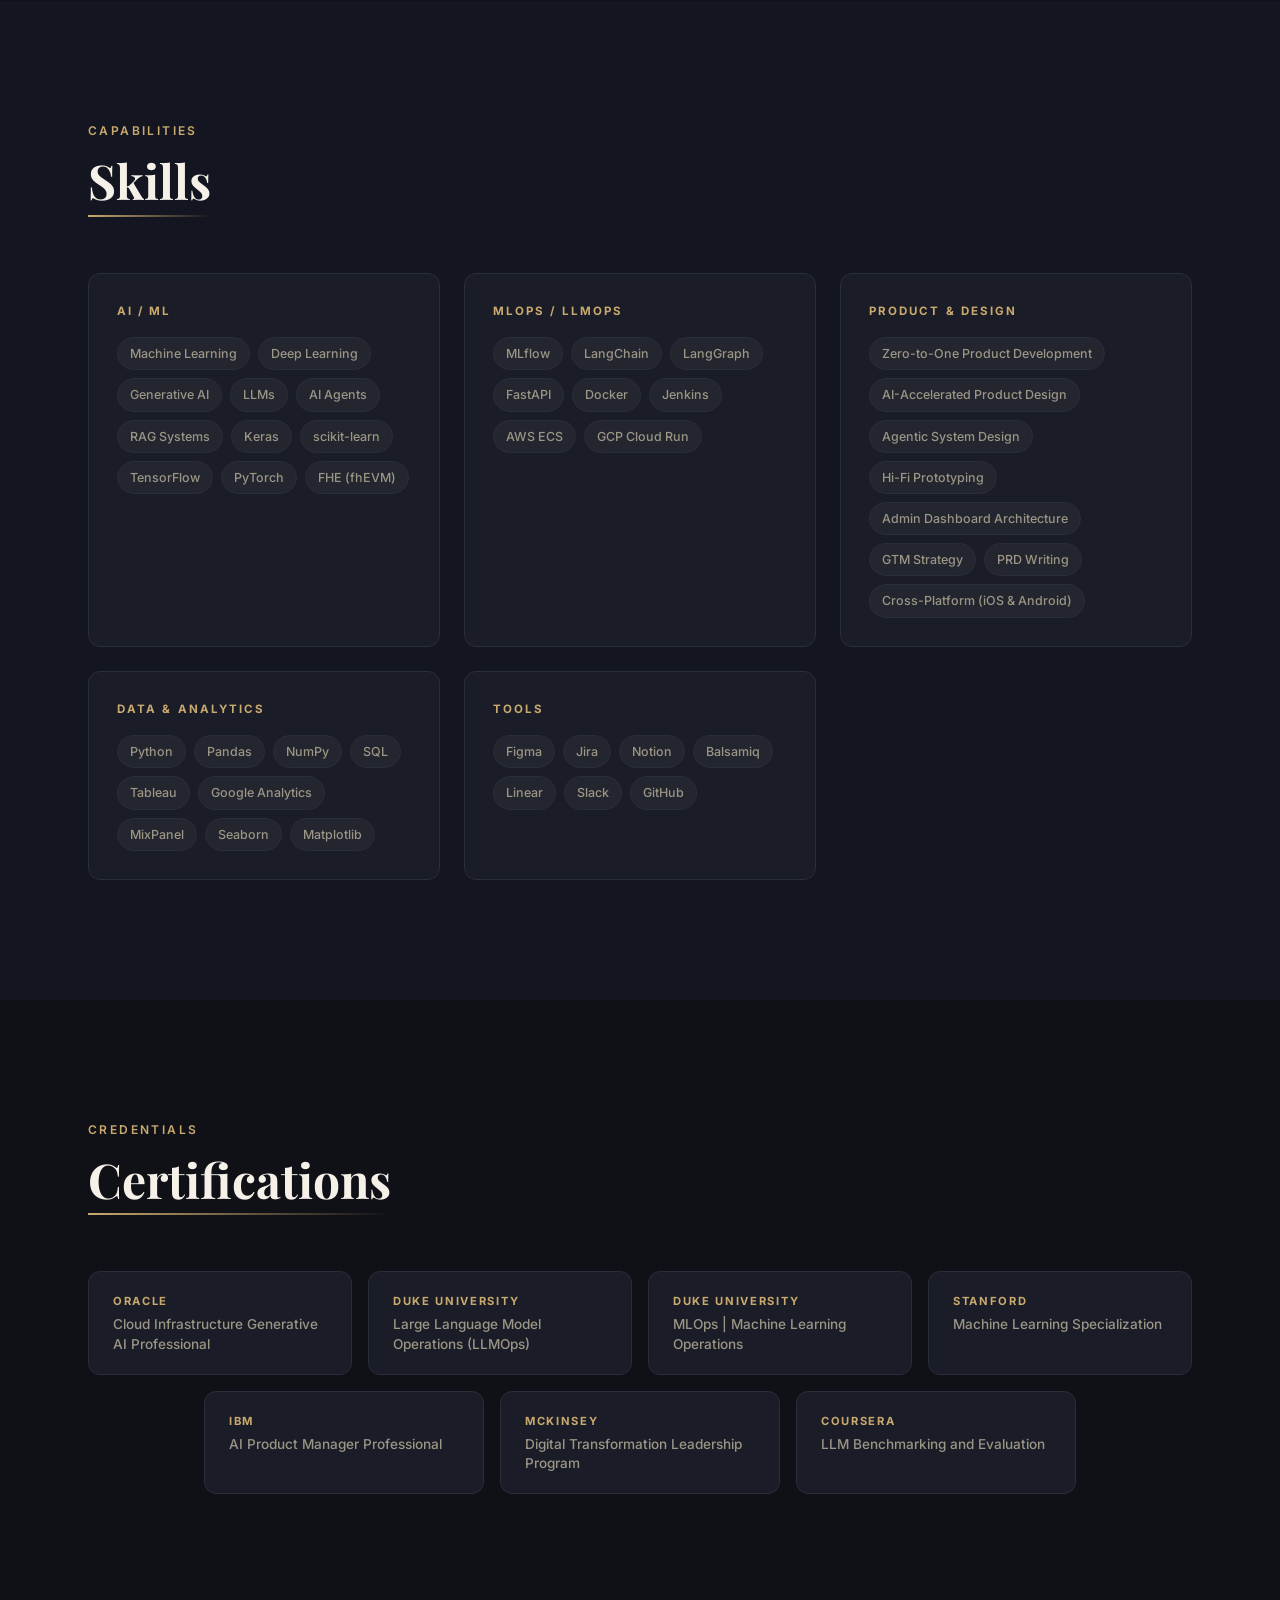
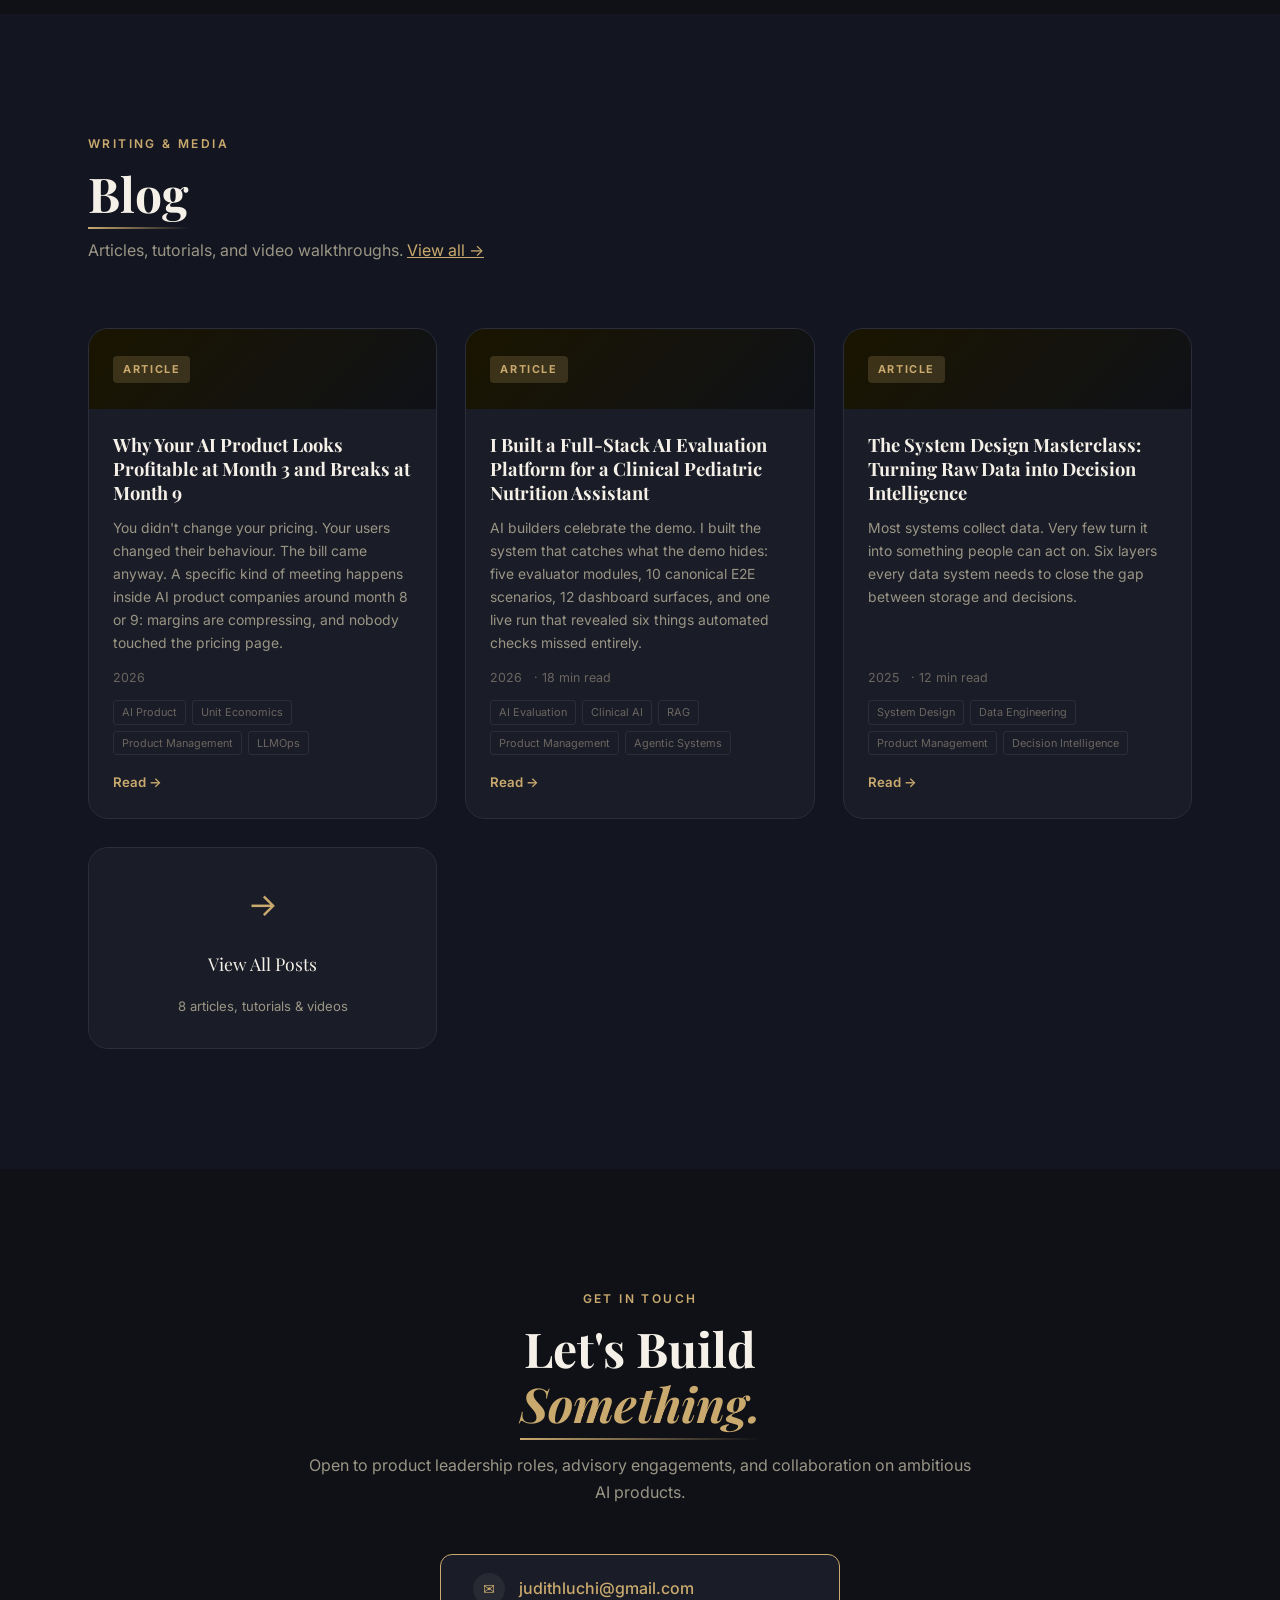
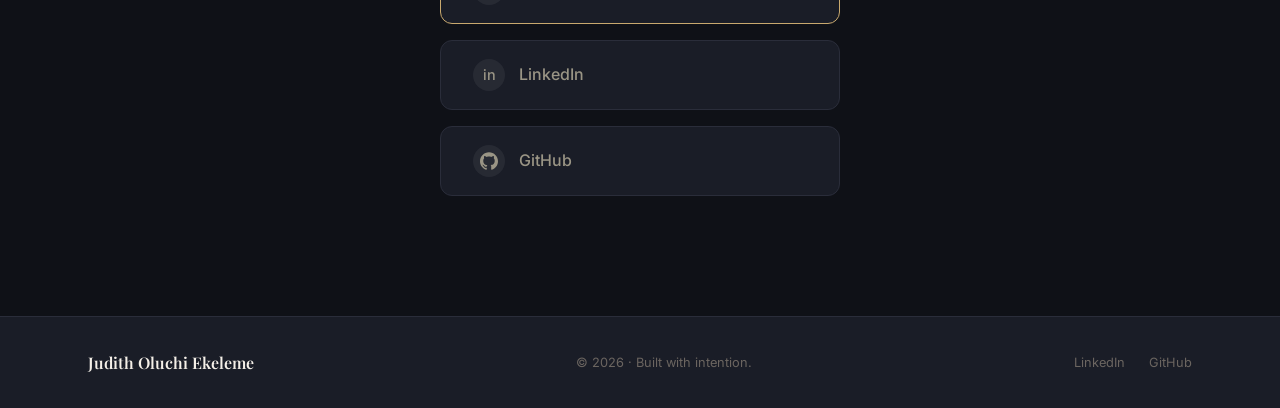
==== commit 25eb3431: "Add P90 and Truvyx case studies, Prototypes section, new projects, replace all em-dashes, update SEO" ====
--- a/index.html
+++ b/index.html
@@ -1,13 +1,13 @@
-<!DOCTYPE html>
+﻿<!DOCTYPE html>
 <html lang="en">
 <head>
   <meta charset="UTF-8" />
   <meta name="viewport" content="width=device-width, initial-scale=1.0" />
-  <meta name="description" content="Judith Oluchi Ekeleme — Zero-to-One Product Lead, Technical AI PM, AI Systems Builder. Portfolio of AI products, agentic systems, and product strategy." />
-  <meta property="og:title" content="Judith Oluchi Ekeleme — Technical AI PM & Product Lead" />
+  <meta name="description" content="Judith Oluchi Ekeleme: Zero-to-One Product Lead, Technical AI PM, AI Systems Builder. Portfolio of AI products, agentic systems, and product strategy." />
+  <meta property="og:title" content="Judith Oluchi Ekeleme: Technical AI PM & Product Lead" />
   <meta property="og:description" content="I don't just manage products. I architect them, build them, and ship them." />
   <meta property="og:image" content="resources/Oluchi pfp.jpeg" />
-  <title>Judith Oluchi Ekeleme — Technical AI PM</title>
+  <title>Judith Oluchi Ekeleme: Technical AI PM</title>
 
   <!-- Favicon -->
   <link rel="icon" type="image/svg+xml" href="favicon.svg" />
@@ -43,6 +43,7 @@
     <ul class="nav-links">
       <li><a href="#about">About</a></li>
       <li><a href="#projects">Projects</a></li>
+      <li><a href="#prototypes">Prototypes</a></li>
       <li><a href="case-studies.html">Case Studies</a></li>
       <li><a href="#experience">Experience</a></li>
       <li><a href="blog.html">Blog</a></li>
@@ -58,6 +59,7 @@
     <ul>
       <li><a href="#about">About</a></li>
       <li><a href="#projects">Projects</a></li>
+      <li><a href="#prototypes">Prototypes</a></li>
       <li><a href="case-studies.html">Case Studies</a></li>
       <li><a href="#experience">Experience</a></li>
       <li><a href="blog.html">Blog</a></li>
@@ -85,7 +87,7 @@
         <p class="hero-greeting">Hello, I'm</p>
         <h1 class="hero-name">Judith Oluchi<br /><span class="hero-name--accent">Ekeleme</span></h1>
         <div class="hero-title-wrap" aria-live="polite">
-          <span class="hero-title-prefix">—</span>
+          <span class="hero-title-prefix">-</span>
           <span id="hero-typewriter" class="hero-typewriter"></span>
           <span class="hero-cursor-blink" aria-hidden="true">|</span>
         </div>
@@ -169,6 +171,20 @@
   </section>
 
   <!-- ══════════════════════════════════════════════════════
+       PROTOTYPES
+  ══════════════════════════════════════════════════════ -->
+  <section id="prototypes" class="section" aria-labelledby="prototypes-heading">
+    <div class="container">
+      <div class="section-header reveal">
+        <div class="section-label">Interactive Work</div>
+        <h2 id="prototypes-heading" class="section-heading">Prototypes</h2>
+        <p class="section-sub">Live deployments and high-fidelity prototypes: click to explore.</p>
+      </div>
+      <div id="prototypes-grid" class="projects-grid"></div>
+    </div>
+  </section>
+
+  <!-- ══════════════════════════════════════════════════════
        CASE STUDIES
   ══════════════════════════════════════════════════════ -->
   <section id="case-studies" class="section" aria-labelledby="casestudies-heading">
@@ -176,7 +192,7 @@
       <div class="section-header reveal">
         <div class="section-label">Deep Dives</div>
         <h2 id="casestudies-heading" class="section-heading">Case Studies</h2>
-        <p class="section-sub">Full PM thinking — architecture, decisions, trade-offs, and reflection.</p>
+        <p class="section-sub">Full PM thinking: architecture, decisions, trade-offs, and reflection.</p>
       </div>
       <div id="case-studies-grid" class="case-studies-grid"></div>
     </div>
--- a/css/style.css
+++ b/css/style.css
@@ -673,6 +673,7 @@
   font-weight: 500;
 }
 .project-personal-tag {
+  display: inline-block;
   font-size: 0.68rem;
   font-weight: 600;
   letter-spacing: 0.1em;
@@ -681,7 +682,7 @@
   background: var(--mauve-dim);
   padding: 3px 8px;
   border-radius: 4px;
-  white-space: nowrap;
+  margin-bottom: 12px;
 }
 .project-title {
   font-family: var(--font-serif);
@@ -808,10 +809,12 @@
 .cs-stat-label {
   font-size: 0.62rem;
   text-transform: uppercase;
-  letter-spacing: 0.1em;
+  letter-spacing: 0.06em;
   color: rgba(255,255,255,0.5);
   display: block;
   margin-top: 2px;
+  line-height: 1.3;
+  word-break: break-word;
 }
 .cs-card-body {
   background: var(--surface);
